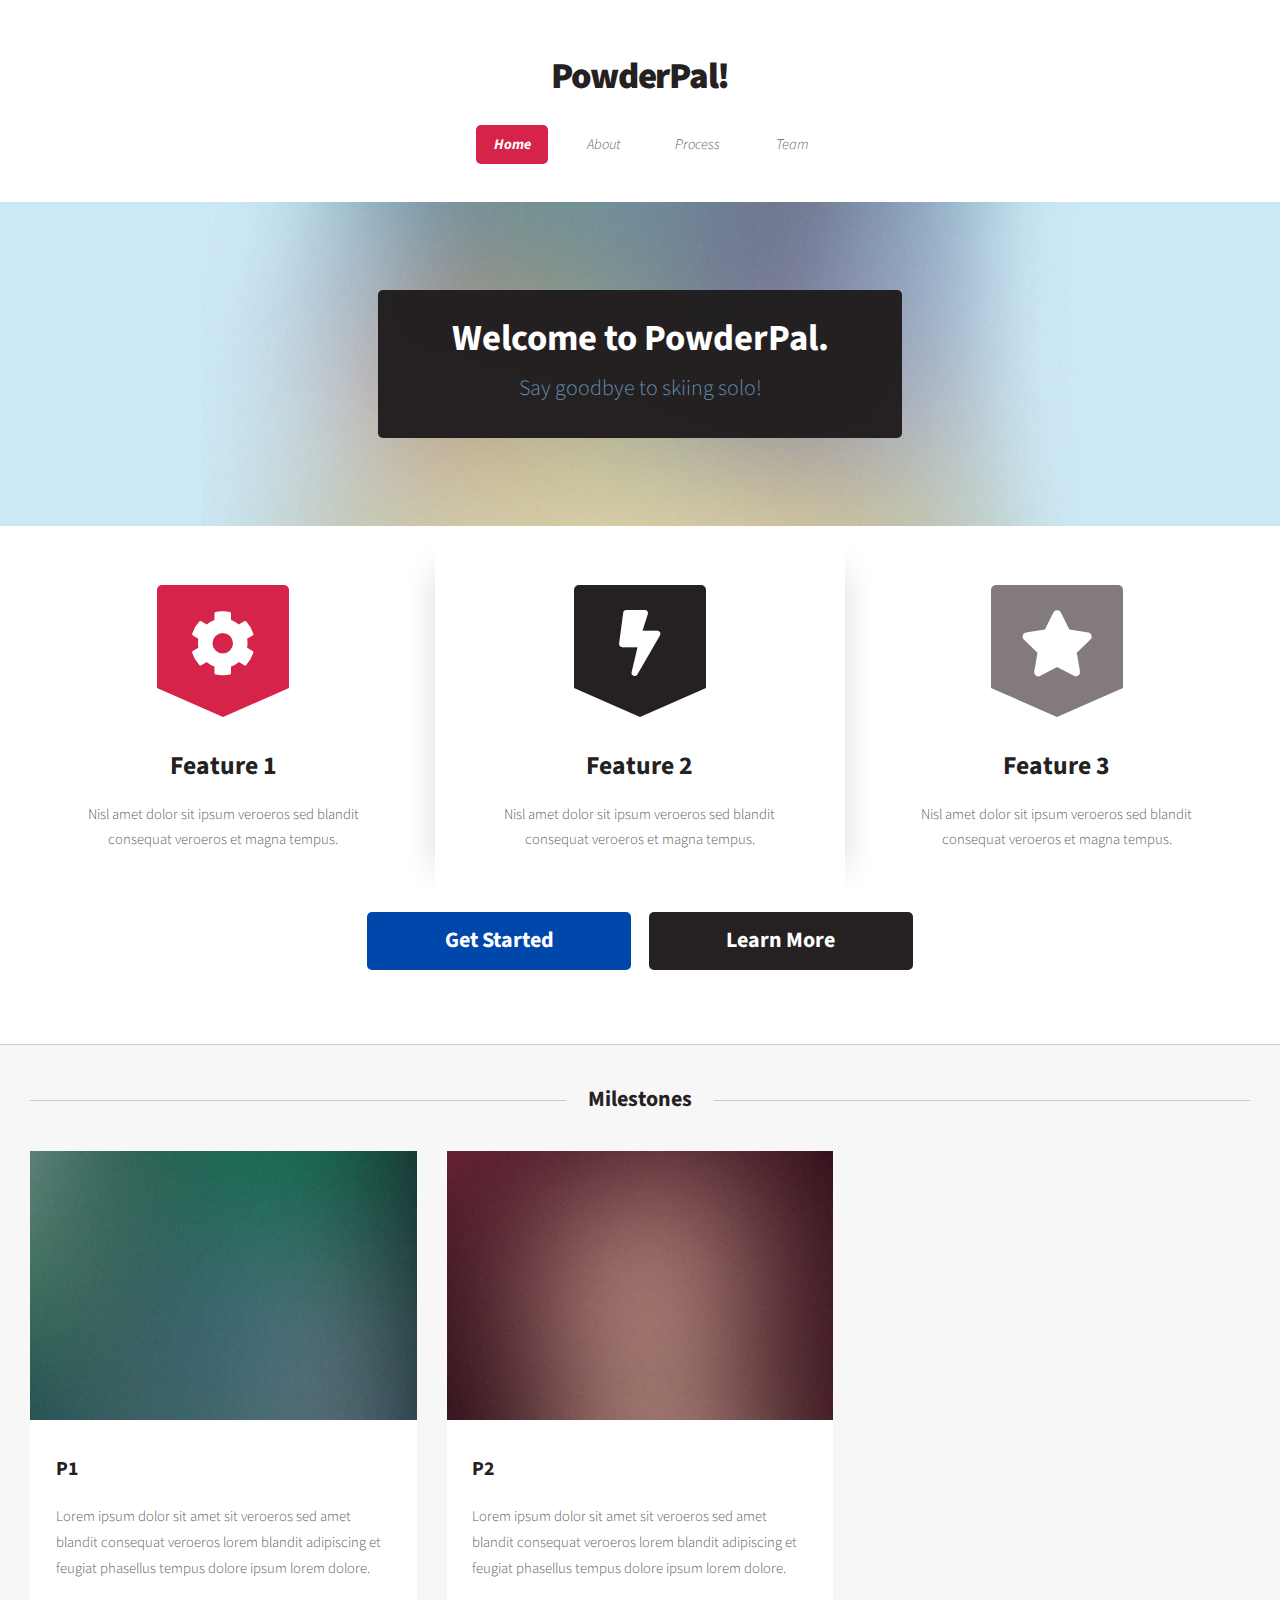
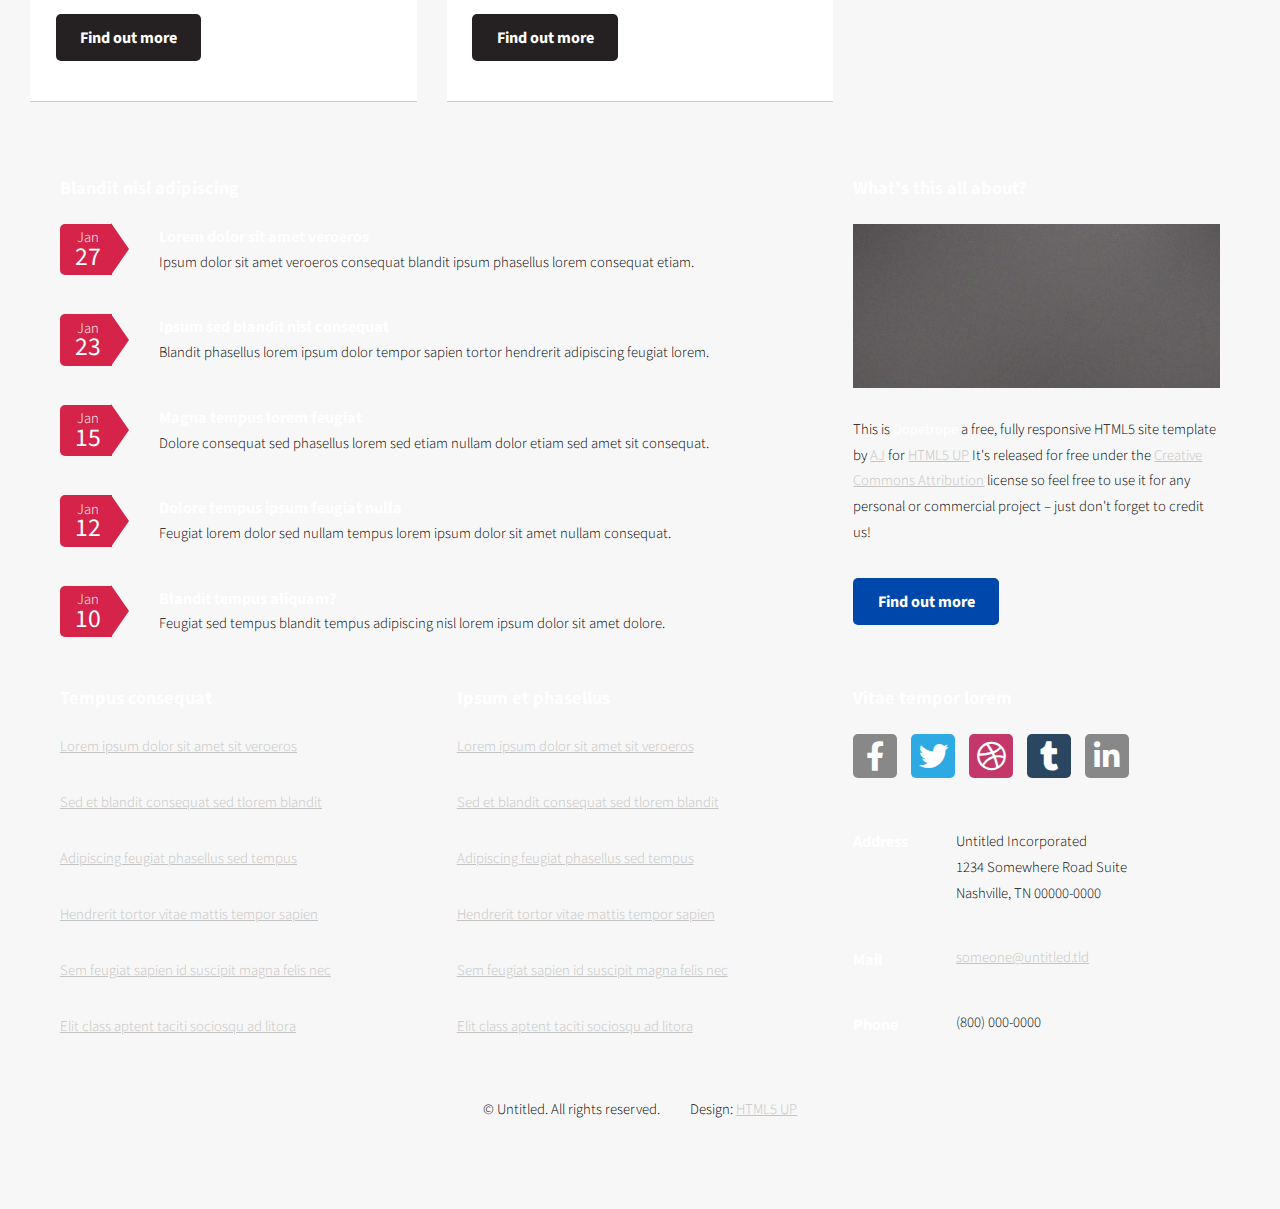
==== index.html @ 42888a04 "initial commit, all files added" ====
<!DOCTYPE HTML>
<!--
	Dopetrope by HTML5 UP
	html5up.net | @ajlkn
	Free for personal and commercial use under the CCA 3.0 license (html5up.net/license)
-->
<html>
	<head>
		<title>PowderPal</title>
		<meta charset="utf-8" />
		<meta name="viewport" content="width=device-width, initial-scale=1, user-scalable=no" />
		<link rel="stylesheet" href="assets/css/main.css" />
	</head>
	<body class="homepage is-preload">
		<div id="page-wrapper">

			<!-- Header -->
				<section id="header">

					<!-- Logo -->
						<h1><a href="index.html">PowderPal!</a></h1>

					<!-- Nav -->
						<nav id="nav">
							<ul>
								<li class="current"><a href="index.html">Home</a></li>
								<li><a href="#">About</a></li>
								<li><a href="#">Process</a></li>
								<li><a href="#">Team</a></li>
							</ul>
						</nav>

					<!-- Banner -->
						<section id="banner">
							<header>
								<h2>Welcome to PowderPal.</h2>
								<p>Say goodbye to skiing solo!</p>
							</header>
						</section>

					<!-- Intro -->
						<section id="intro" class="container">
							<div class="row">
								<div class="col-4 col-12-medium">
									<section class="first">
										<i class="icon solid featured fa-cog"></i>
										<header>
											<h2>Feature 1</h2>
										</header>
										<p>Nisl amet dolor sit ipsum veroeros sed blandit consequat veroeros et magna tempus.</p>
									</section>
								</div>
								<div class="col-4 col-12-medium">
									<section class="middle">
										<i class="icon solid featured alt fa-bolt"></i>
										<header>
											<h2>Feature 2</h2>
										</header>
										<p>Nisl amet dolor sit ipsum veroeros sed blandit consequat veroeros et magna tempus.</p>
									</section>
								</div>
								<div class="col-4 col-12-medium">
									<section class="last">
										<i class="icon solid featured alt2 fa-star"></i>
										<header>
											<h2>Feature 3</h2>
										</header>
										<p>Nisl amet dolor sit ipsum veroeros sed blandit consequat veroeros et magna tempus.</p>
									</section>
								</div>
							</div>
							<footer>
								<ul class="actions">
									<li><a href="#" class="button large">Get Started</a></li>
									<li><a href="#" class="button alt large">Learn More</a></li>
								</ul>
							</footer>
						</section>

				</section>

			<!-- Main -->
				<section id="main">
					<div class="container">
						<div class="row">
							<div class="col-12">

								<!-- Portfolio -->
									<section>
										<header class="major">
											<h2>Milestones</h2>
										</header>
										<div class="row">
											<div class="col-4 col-6-medium col-12-small">
												<section class="box">
													<a href="#" class="image featured"><img src="images/pic02.jpg" alt="" /></a>
													<header>
														<h3>P1</h3>
													</header>
													<p>Lorem ipsum dolor sit amet sit veroeros sed amet blandit consequat veroeros lorem blandit adipiscing et feugiat phasellus tempus dolore ipsum lorem dolore.</p>
													<footer>
														<ul class="actions">
															<li><a href="#" class="button alt">Find out more</a></li>
														</ul>
													</footer>
												</section>
											</div>
											<div class="col-4 col-6-medium col-12-small">
												<section class="box">
													<a href="#" class="image featured"><img src="images/pic03.jpg" alt="" /></a>
													<header>
														<h3>P2</h3>
													</header>
													<p>Lorem ipsum dolor sit amet sit veroeros sed amet blandit consequat veroeros lorem blandit adipiscing et feugiat phasellus tempus dolore ipsum lorem dolore.</p>
													<footer>
														<ul class="actions">
															<li><a href="#" class="button alt">Find out more</a></li>
														</ul>
													</footer>
												</section>
											</div>
											<!-- <div class="col-4 col-6-medium col-12-small">
												<section class="box">
													<a href="#" class="image featured"><img src="images/pic04.jpg" alt="" /></a>
													<header>
														<h3>Consequat et tempus</h3>
													</header>
													<p>Lorem ipsum dolor sit amet sit veroeros sed amet blandit consequat veroeros lorem blandit adipiscing et feugiat phasellus tempus dolore ipsum lorem dolore.</p>
													<footer>
														<ul class="actions">
															<li><a href="#" class="button alt">Find out more</a></li>
														</ul>
													</footer>
												</section>
											</div> -->
											<!-- <div class="col-4 col-6-medium col-12-small">
												<section class="box">
													<a href="#" class="image featured"><img src="images/pic05.jpg" alt="" /></a>
													<header>
														<h3>Blandit sed adipiscing</h3>
													</header>
													<p>Lorem ipsum dolor sit amet sit veroeros sed amet blandit consequat veroeros lorem blandit adipiscing et feugiat phasellus tempus dolore ipsum lorem dolore.</p>
													<footer>
														<ul class="actions">
															<li><a href="#" class="button alt">Find out more</a></li>
														</ul>
													</footer>
												</section>
											</div> -->
											<!-- <div class="col-4 col-6-medium col-12-small">
												<section class="box">
													<a href="#" class="image featured"><img src="images/pic06.jpg" alt="" /></a>
													<header>
														<h3>Etiam nisl consequat</h3>
													</header>
													<p>Lorem ipsum dolor sit amet sit veroeros sed amet blandit consequat veroeros lorem blandit adipiscing et feugiat phasellus tempus dolore ipsum lorem dolore.</p>
													<footer>
														<ul class="actions">
															<li><a href="#" class="button alt">Find out more</a></li>
														</ul>
													</footer>
												</section>
											</div> -->
											<!-- <div class="col-4 col-6-medium col-12-small">
												<section class="box">
													<a href="#" class="image featured"><img src="images/pic07.jpg" alt="" /></a>
													<header>
														<h3>Dolore nisl feugiat</h3>
													</header>
													<p>Lorem ipsum dolor sit amet sit veroeros sed amet blandit consequat veroeros lorem blandit adipiscing et feugiat phasellus tempus dolore ipsum lorem dolore.</p>
													<footer>
														<ul class="actions">
															<li><a href="#" class="button alt">Find out more</a></li>
														</ul>
													</footer>
												</section>
											</div> -->
										</div>
									</section>

							</div>
							<div class="col-12">


			<!-- Footer -->
				<section id="footer">
					<div class="container">
						<div class="row">
							<div class="col-8 col-12-medium">
								<section>
									<header>
										<h2>Blandit nisl adipiscing</h2>
									</header>
									<ul class="dates">
										<li>
											<span class="date">Jan <strong>27</strong></span>
											<h3><a href="#">Lorem dolor sit amet veroeros</a></h3>
											<p>Ipsum dolor sit amet veroeros consequat blandit ipsum phasellus lorem consequat etiam.</p>
										</li>
										<li>
											<span class="date">Jan <strong>23</strong></span>
											<h3><a href="#">Ipsum sed blandit nisl consequat</a></h3>
											<p>Blandit phasellus lorem ipsum dolor tempor sapien tortor hendrerit adipiscing feugiat lorem.</p>
										</li>
										<li>
											<span class="date">Jan <strong>15</strong></span>
											<h3><a href="#">Magna tempus lorem feugiat</a></h3>
											<p>Dolore consequat sed phasellus lorem sed etiam nullam dolor etiam sed amet sit consequat.</p>
										</li>
										<li>
											<span class="date">Jan <strong>12</strong></span>
											<h3><a href="#">Dolore tempus ipsum feugiat nulla</a></h3>
											<p>Feugiat lorem dolor sed nullam tempus lorem ipsum dolor sit amet nullam consequat.</p>
										</li>
										<li>
											<span class="date">Jan <strong>10</strong></span>
											<h3><a href="#">Blandit tempus aliquam?</a></h3>
											<p>Feugiat sed tempus blandit tempus adipiscing nisl lorem ipsum dolor sit amet dolore.</p>
										</li>
									</ul>
								</section>
							</div>
							<div class="col-4 col-12-medium">
								<section>
									<header>
										<h2>What's this all about?</h2>
									</header>
									<a href="#" class="image featured"><img src="images/pic10.jpg" alt="" /></a>
									<p>
										This is <strong>Dopetrope</strong> a free, fully responsive HTML5 site template by
										<a href="http://twitter.com/ajlkn">AJ</a> for <a href="http://html5up.net/">HTML5 UP</a> It's released for free under
										the <a href="http://html5up.net/license/">Creative Commons Attribution</a> license so feel free to use it for any personal or commercial project &ndash; just don't forget to credit us!
									</p>
									<footer>
										<ul class="actions">
											<li><a href="#" class="button">Find out more</a></li>
										</ul>
									</footer>
								</section>
							</div>
							<div class="col-4 col-6-medium col-12-small">
								<section>
									<header>
										<h2>Tempus consequat</h2>
									</header>
									<ul class="divided">
										<li><a href="#">Lorem ipsum dolor sit amet sit veroeros</a></li>
										<li><a href="#">Sed et blandit consequat sed tlorem blandit</a></li>
										<li><a href="#">Adipiscing feugiat phasellus sed tempus</a></li>
										<li><a href="#">Hendrerit tortor vitae mattis tempor sapien</a></li>
										<li><a href="#">Sem feugiat sapien id suscipit magna felis nec</a></li>
										<li><a href="#">Elit class aptent taciti sociosqu ad litora</a></li>
									</ul>
								</section>
							</div>
							<div class="col-4 col-6-medium col-12-small">
								<section>
									<header>
										<h2>Ipsum et phasellus</h2>
									</header>
									<ul class="divided">
										<li><a href="#">Lorem ipsum dolor sit amet sit veroeros</a></li>
										<li><a href="#">Sed et blandit consequat sed tlorem blandit</a></li>
										<li><a href="#">Adipiscing feugiat phasellus sed tempus</a></li>
										<li><a href="#">Hendrerit tortor vitae mattis tempor sapien</a></li>
										<li><a href="#">Sem feugiat sapien id suscipit magna felis nec</a></li>
										<li><a href="#">Elit class aptent taciti sociosqu ad litora</a></li>
									</ul>
								</section>
							</div>
							<div class="col-4 col-12-medium">
								<section>
									<header>
										<h2>Vitae tempor lorem</h2>
									</header>
									<ul class="social">
										<li><a class="icon brands fa-facebook-f" href="#"><span class="label">Facebook</span></a></li>
										<li><a class="icon brands fa-twitter" href="#"><span class="label">Twitter</span></a></li>
										<li><a class="icon brands fa-dribbble" href="#"><span class="label">Dribbble</span></a></li>
										<li><a class="icon brands fa-tumblr" href="#"><span class="label">Tumblr</span></a></li>
										<li><a class="icon brands fa-linkedin-in" href="#"><span class="label">LinkedIn</span></a></li>
									</ul>
									<ul class="contact">
										<li>
											<h3>Address</h3>
											<p>
												Untitled Incorporated<br />
												1234 Somewhere Road Suite<br />
												Nashville, TN 00000-0000
											</p>
										</li>
										<li>
											<h3>Mail</h3>
											<p><a href="#">someone@untitled.tld</a></p>
										</li>
										<li>
											<h3>Phone</h3>
											<p>(800) 000-0000</p>
										</li>
									</ul>
								</section>
							</div>
							<div class="col-12">

								<!-- Copyright -->
									<div id="copyright">
										<ul class="links">
											<li>&copy; Untitled. All rights reserved.</li><li>Design: <a href="http://html5up.net">HTML5 UP</a></li>
										</ul>
									</div>

							</div>
						</div>
					</div>
				</section>

		</div>

		<!-- Scripts -->
			<script src="assets/js/jquery.min.js"></script>
			<script src="assets/js/jquery.dropotron.min.js"></script>
			<script src="assets/js/browser.min.js"></script>
			<script src="assets/js/breakpoints.min.js"></script>
			<script src="assets/js/util.js"></script>
			<script src="assets/js/main.js"></script>

	</body>
</html>
---- assets/css/main.css ----
@import url("fontawesome-all.min.css");
@import url("https://fonts.googleapis.com/css?family=Source+Sans+Pro:300,400,700,900,300italic");

/*
	Dopetrope by HTML5 UP
	html5up.net | @ajlkn
	Free for personal and commercial use under the CCA 3.0 license (html5up.net/license)
*/

html, body, div, span, applet, object,
iframe, h1, h2, h3, h4, h5, h6, p, blockquote,
pre, a, abbr, acronym, address, big, cite,
code, del, dfn, em, img, ins, kbd, q, s, samp,
small, strike, strong, sub, sup, tt, var, b,
u, i, center, dl, dt, dd, ol, ul, li, fieldset,
form, label, legend, table, caption, tbody,
tfoot, thead, tr, th, td, article, aside,
canvas, details, embed, figure, figcaption,
footer, header, hgroup, menu, nav, output, ruby,
section, summary, time, mark, audio, video {
	margin: 0;
	padding: 0;
	border: 0;
	font-size: 100%;
	font: inherit;
	vertical-align: baseline;}

article, aside, details, figcaption, figure,
footer, header, hgroup, menu, nav, section {
	display: block;}

body {
	line-height: 1;
}

ol, ul {
	list-style: none;
}

blockquote, q {
	quotes: none;
}

	blockquote:before, blockquote:after, q:before, q:after {
		content: '';
		content: none;
	}

table {
	border-collapse: collapse;
	border-spacing: 0;
}

body {
	-webkit-text-size-adjust: none;
}

mark {
	background-color: transparent;
	color: inherit;
}

input::-moz-focus-inner {
	border: 0;
	padding: 0;
}

input, select, textarea {
	-moz-appearance: none;
	-webkit-appearance: none;
	-ms-appearance: none;
	appearance: none;
}

/* Basic */

	html {
		box-sizing: border-box;
	}

	*, *:before, *:after {
		box-sizing: inherit;
	}

	body {
		background: #252122;
		background-image: url("images/bg02.png");
	}

		body.is-preload *, body.is-preload *:before, body.is-preload *:after {
			-moz-animation: none !important;
			-webkit-animation: none !important;
			-ms-animation: none !important;
			animation: none !important;
			-moz-transition: none !important;
			-webkit-transition: none !important;
			-ms-transition: none !important;
			transition: none !important;
		}

	body, input, textarea, select {
		font-family: 'Source Sans Pro';
		font-weight: 300;
		color: #5d5d5d;
		font-size: 14pt;
		line-height: 1.75em;
	}

	strong, b {
		color: #252122;
		font-weight: 400;
	}

	i, em {
		font-style: italic;
	}

	sub {
		position: relative;
		top: 0.5em;
		font-size: 0.8em;
	}

	sup {
		position: relative;
		top: -0.5em;
		font-size: 0.8em;
	}

	blockquote {
		border-left: solid 0.75em #dddddd;
		padding: 1em 0 1em 1.5em;
		font-style: italic;
	}

	h1, h2, h3, h4, h5, h6 {
		color: #252122;
		font-weight: 700;
	}

	h1 a, h2 a, h3 a, h4 a, h5 a, h6 a {
		color: inherit;
		text-decoration: none;
	}

	h2 {
		font-size: 1.5em;
	}

	h3 {
		font-size: 1.35em;
	}

	a {
		color: #d52349;
		text-decoration: underline;
	}

		a:hover {
			text-decoration: none;
		}

	br.clear {
		clear: both;
	}

	hr {
		border: 0;
		border-top: solid 1px #dddddd;
		height: 1px;
		margin: 2em 0 2em 0;
	}

	p, ul, ol, dl, table {
		margin-bottom: 2em;
	}

/* Container */

	.container {
		margin: 0 auto;
		max-width: 100%;
		width: 70em;
	}

		@media screen and (max-width: 1680px) {

			.container {
				width: 70em;
			}

		}

		@media screen and (max-width: 1280px) {

			.container {
				width: calc(100% - 60px);
			}

		}

		@media screen and (max-width: 980px) {

			.container {
				width: calc(100% - 80px);
			}

		}

		@media screen and (max-width: 736px) {

			.container {
				width: calc(100% - 40px);
			}

		}

/* Row */

	.row {
		display: flex;
		flex-wrap: wrap;
		box-sizing: border-box;
		align-items: stretch;
	}

		.row > * {
			box-sizing: border-box;
		}

		.row.gtr-uniform > * > :last-child {
			margin-bottom: 0;
		}

		.row.aln-left {
			justify-content: flex-start;
		}

		.row.aln-center {
			justify-content: center;
		}

		.row.aln-right {
			justify-content: flex-end;
		}

		.row.aln-top {
			align-items: flex-start;
		}

		.row.aln-middle {
			align-items: center;
		}

		.row.aln-bottom {
			align-items: flex-end;
		}

		.row > .imp {
			order: -1;
		}

		.row > .col-1 {
			width: 8.33333%;
		}

		.row > .off-1 {
			margin-left: 8.33333%;
		}

		.row > .col-2 {
			width: 16.66667%;
		}

		.row > .off-2 {
			margin-left: 16.66667%;
		}

		.row > .col-3 {
			width: 25%;
		}

		.row > .off-3 {
			margin-left: 25%;
		}

		.row > .col-4 {
			width: 33.33333%;
		}

		.row > .off-4 {
			margin-left: 33.33333%;
		}

		.row > .col-5 {
			width: 41.66667%;
		}

		.row > .off-5 {
			margin-left: 41.66667%;
		}

		.row > .col-6 {
			width: 50%;
		}

		.row > .off-6 {
			margin-left: 50%;
		}

		.row > .col-7 {
			width: 58.33333%;
		}

		.row > .off-7 {
			margin-left: 58.33333%;
		}

		.row > .col-8 {
			width: 66.66667%;
		}

		.row > .off-8 {
			margin-left: 66.66667%;
		}

		.row > .col-9 {
			width: 75%;
		}

		.row > .off-9 {
			margin-left: 75%;
		}

		.row > .col-10 {
			width: 83.33333%;
		}

		.row > .off-10 {
			margin-left: 83.33333%;
		}

		.row > .col-11 {
			width: 91.66667%;
		}

		.row > .off-11 {
			margin-left: 91.66667%;
		}

		.row > .col-12 {
			width: 100%;
		}

		.row > .off-12 {
			margin-left: 100%;
		}

		.row.gtr-0 {
			margin-top: 0px;
			margin-left: 0px;
		}

			.row.gtr-0 > * {
				padding: 0px 0 0 0px;
			}

			.row.gtr-0.gtr-uniform {
				margin-top: 0px;
			}

				.row.gtr-0.gtr-uniform > * {
					padding-top: 0px;
				}

		.row.gtr-25 {
			margin-top: -12.5px;
			margin-left: -12.5px;
		}

			.row.gtr-25 > * {
				padding: 12.5px 0 0 12.5px;
			}

			.row.gtr-25.gtr-uniform {
				margin-top: -12.5px;
			}

				.row.gtr-25.gtr-uniform > * {
					padding-top: 12.5px;
				}

		.row.gtr-50 {
			margin-top: -25px;
			margin-left: -25px;
		}

			.row.gtr-50 > * {
				padding: 25px 0 0 25px;
			}

			.row.gtr-50.gtr-uniform {
				margin-top: -25px;
			}

				.row.gtr-50.gtr-uniform > * {
					padding-top: 25px;
				}

		.row {
			margin-top: -50px;
			margin-left: -50px;
		}

			.row > * {
				padding: 50px 0 0 50px;
			}

			.row.gtr-uniform {
				margin-top: -50px;
			}

				.row.gtr-uniform > * {
					padding-top: 50px;
				}

		.row.gtr-150 {
			margin-top: -75px;
			margin-left: -75px;
		}

			.row.gtr-150 > * {
				padding: 75px 0 0 75px;
			}

			.row.gtr-150.gtr-uniform {
				margin-top: -75px;
			}

				.row.gtr-150.gtr-uniform > * {
					padding-top: 75px;
				}

		.row.gtr-200 {
			margin-top: -100px;
			margin-left: -100px;
		}

			.row.gtr-200 > * {
				padding: 100px 0 0 100px;
			}

			.row.gtr-200.gtr-uniform {
				margin-top: -100px;
			}

				.row.gtr-200.gtr-uniform > * {
					padding-top: 100px;
				}

		@media screen and (max-width: 1680px) {

			.row {
				display: flex;
				flex-wrap: wrap;
				box-sizing: border-box;
				align-items: stretch;
			}

				.row > * {
					box-sizing: border-box;
				}

				.row.gtr-uniform > * > :last-child {
					margin-bottom: 0;
				}

				.row.aln-left {
					justify-content: flex-start;
				}

				.row.aln-center {
					justify-content: center;
				}

				.row.aln-right {
					justify-content: flex-end;
				}

				.row.aln-top {
					align-items: flex-start;
				}

				.row.aln-middle {
					align-items: center;
				}

				.row.aln-bottom {
					align-items: flex-end;
				}

				.row > .imp-xlarge {
					order: -1;
				}

				.row > .col-1-xlarge {
					width: 8.33333%;
				}

				.row > .off-1-xlarge {
					margin-left: 8.33333%;
				}

				.row > .col-2-xlarge {
					width: 16.66667%;
				}

				.row > .off-2-xlarge {
					margin-left: 16.66667%;
				}

				.row > .col-3-xlarge {
					width: 25%;
				}

				.row > .off-3-xlarge {
					margin-left: 25%;
				}

				.row > .col-4-xlarge {
					width: 33.33333%;
				}

				.row > .off-4-xlarge {
					margin-left: 33.33333%;
				}

				.row > .col-5-xlarge {
					width: 41.66667%;
				}

				.row > .off-5-xlarge {
					margin-left: 41.66667%;
				}

				.row > .col-6-xlarge {
					width: 50%;
				}

				.row > .off-6-xlarge {
					margin-left: 50%;
				}

				.row > .col-7-xlarge {
					width: 58.33333%;
				}

				.row > .off-7-xlarge {
					margin-left: 58.33333%;
				}

				.row > .col-8-xlarge {
					width: 66.66667%;
				}

				.row > .off-8-xlarge {
					margin-left: 66.66667%;
				}

				.row > .col-9-xlarge {
					width: 75%;
				}

				.row > .off-9-xlarge {
					margin-left: 75%;
				}

				.row > .col-10-xlarge {
					width: 83.33333%;
				}

				.row > .off-10-xlarge {
					margin-left: 83.33333%;
				}

				.row > .col-11-xlarge {
					width: 91.66667%;
				}

				.row > .off-11-xlarge {
					margin-left: 91.66667%;
				}

				.row > .col-12-xlarge {
					width: 100%;
				}

				.row > .off-12-xlarge {
					margin-left: 100%;
				}

				.row.gtr-0 {
					margin-top: 0px;
					margin-left: 0px;
				}

					.row.gtr-0 > * {
						padding: 0px 0 0 0px;
					}

					.row.gtr-0.gtr-uniform {
						margin-top: 0px;
					}

						.row.gtr-0.gtr-uniform > * {
							padding-top: 0px;
						}

				.row.gtr-25 {
					margin-top: -12.5px;
					margin-left: -12.5px;
				}

					.row.gtr-25 > * {
						padding: 12.5px 0 0 12.5px;
					}

					.row.gtr-25.gtr-uniform {
						margin-top: -12.5px;
					}

						.row.gtr-25.gtr-uniform > * {
							padding-top: 12.5px;
						}

				.row.gtr-50 {
					margin-top: -25px;
					margin-left: -25px;
				}

					.row.gtr-50 > * {
						padding: 25px 0 0 25px;
					}

					.row.gtr-50.gtr-uniform {
						margin-top: -25px;
					}

						.row.gtr-50.gtr-uniform > * {
							padding-top: 25px;
						}

				.row {
					margin-top: -50px;
					margin-left: -50px;
				}

					.row > * {
						padding: 50px 0 0 50px;
					}

					.row.gtr-uniform {
						margin-top: -50px;
					}

						.row.gtr-uniform > * {
							padding-top: 50px;
						}

				.row.gtr-150 {
					margin-top: -75px;
					margin-left: -75px;
				}

					.row.gtr-150 > * {
						padding: 75px 0 0 75px;
					}

					.row.gtr-150.gtr-uniform {
						margin-top: -75px;
					}

						.row.gtr-150.gtr-uniform > * {
							padding-top: 75px;
						}

				.row.gtr-200 {
					margin-top: -100px;
					margin-left: -100px;
				}

					.row.gtr-200 > * {
						padding: 100px 0 0 100px;
					}

					.row.gtr-200.gtr-uniform {
						margin-top: -100px;
					}

						.row.gtr-200.gtr-uniform > * {
							padding-top: 100px;
						}

		}

		@media screen and (max-width: 1280px) {

			.row {
				display: flex;
				flex-wrap: wrap;
				box-sizing: border-box;
				align-items: stretch;
			}

				.row > * {
					box-sizing: border-box;
				}

				.row.gtr-uniform > * > :last-child {
					margin-bottom: 0;
				}

				.row.aln-left {
					justify-content: flex-start;
				}

				.row.aln-center {
					justify-content: center;
				}

				.row.aln-right {
					justify-content: flex-end;
				}

				.row.aln-top {
					align-items: flex-start;
				}

				.row.aln-middle {
					align-items: center;
				}

				.row.aln-bottom {
					align-items: flex-end;
				}

				.row > .imp-large {
					order: -1;
				}

				.row > .col-1-large {
					width: 8.33333%;
				}

				.row > .off-1-large {
					margin-left: 8.33333%;
				}

				.row > .col-2-large {
					width: 16.66667%;
				}

				.row > .off-2-large {
					margin-left: 16.66667%;
				}

				.row > .col-3-large {
					width: 25%;
				}

				.row > .off-3-large {
					margin-left: 25%;
				}

				.row > .col-4-large {
					width: 33.33333%;
				}

				.row > .off-4-large {
					margin-left: 33.33333%;
				}

				.row > .col-5-large {
					width: 41.66667%;
				}

				.row > .off-5-large {
					margin-left: 41.66667%;
				}

				.row > .col-6-large {
					width: 50%;
				}

				.row > .off-6-large {
					margin-left: 50%;
				}

				.row > .col-7-large {
					width: 58.33333%;
				}

				.row > .off-7-large {
					margin-left: 58.33333%;
				}

				.row > .col-8-large {
					width: 66.66667%;
				}

				.row > .off-8-large {
					margin-left: 66.66667%;
				}

				.row > .col-9-large {
					width: 75%;
				}

				.row > .off-9-large {
					margin-left: 75%;
				}

				.row > .col-10-large {
					width: 83.33333%;
				}

				.row > .off-10-large {
					margin-left: 83.33333%;
				}

				.row > .col-11-large {
					width: 91.66667%;
				}

				.row > .off-11-large {
					margin-left: 91.66667%;
				}

				.row > .col-12-large {
					width: 100%;
				}

				.row > .off-12-large {
					margin-left: 100%;
				}

				.row.gtr-0 {
					margin-top: 0px;
					margin-left: 0px;
				}

					.row.gtr-0 > * {
						padding: 0px 0 0 0px;
					}

					.row.gtr-0.gtr-uniform {
						margin-top: 0px;
					}

						.row.gtr-0.gtr-uniform > * {
							padding-top: 0px;
						}

				.row.gtr-25 {
					margin-top: -7.5px;
					margin-left: -7.5px;
				}

					.row.gtr-25 > * {
						padding: 7.5px 0 0 7.5px;
					}

					.row.gtr-25.gtr-uniform {
						margin-top: -7.5px;
					}

						.row.gtr-25.gtr-uniform > * {
							padding-top: 7.5px;
						}

				.row.gtr-50 {
					margin-top: -15px;
					margin-left: -15px;
				}

					.row.gtr-50 > * {
						padding: 15px 0 0 15px;
					}

					.row.gtr-50.gtr-uniform {
						margin-top: -15px;
					}

						.row.gtr-50.gtr-uniform > * {
							padding-top: 15px;
						}

				.row {
					margin-top: -30px;
					margin-left: -30px;
				}

					.row > * {
						padding: 30px 0 0 30px;
					}

					.row.gtr-uniform {
						margin-top: -30px;
					}

						.row.gtr-uniform > * {
							padding-top: 30px;
						}

				.row.gtr-150 {
					margin-top: -45px;
					margin-left: -45px;
				}

					.row.gtr-150 > * {
						padding: 45px 0 0 45px;
					}

					.row.gtr-150.gtr-uniform {
						margin-top: -45px;
					}

						.row.gtr-150.gtr-uniform > * {
							padding-top: 45px;
						}

				.row.gtr-200 {
					margin-top: -60px;
					margin-left: -60px;
				}

					.row.gtr-200 > * {
						padding: 60px 0 0 60px;
					}

					.row.gtr-200.gtr-uniform {
						margin-top: -60px;
					}

						.row.gtr-200.gtr-uniform > * {
							padding-top: 60px;
						}

		}

		@media screen and (max-width: 980px) {

			.row {
				display: flex;
				flex-wrap: wrap;
				box-sizing: border-box;
				align-items: stretch;
			}

				.row > * {
					box-sizing: border-box;
				}

				.row.gtr-uniform > * > :last-child {
					margin-bottom: 0;
				}

				.row.aln-left {
					justify-content: flex-start;
				}

				.row.aln-center {
					justify-content: center;
				}

				.row.aln-right {
					justify-content: flex-end;
				}

				.row.aln-top {
					align-items: flex-start;
				}

				.row.aln-middle {
					align-items: center;
				}

				.row.aln-bottom {
					align-items: flex-end;
				}

				.row > .imp-medium {
					order: -1;
				}

				.row > .col-1-medium {
					width: 8.33333%;
				}

				.row > .off-1-medium {
					margin-left: 8.33333%;
				}

				.row > .col-2-medium {
					width: 16.66667%;
				}

				.row > .off-2-medium {
					margin-left: 16.66667%;
				}

				.row > .col-3-medium {
					width: 25%;
				}

				.row > .off-3-medium {
					margin-left: 25%;
				}

				.row > .col-4-medium {
					width: 33.33333%;
				}

				.row > .off-4-medium {
					margin-left: 33.33333%;
				}

				.row > .col-5-medium {
					width: 41.66667%;
				}

				.row > .off-5-medium {
					margin-left: 41.66667%;
				}

				.row > .col-6-medium {
					width: 50%;
				}

				.row > .off-6-medium {
					margin-left: 50%;
				}

				.row > .col-7-medium {
					width: 58.33333%;
				}

				.row > .off-7-medium {
					margin-left: 58.33333%;
				}

				.row > .col-8-medium {
					width: 66.66667%;
				}

				.row > .off-8-medium {
					margin-left: 66.66667%;
				}

				.row > .col-9-medium {
					width: 75%;
				}

				.row > .off-9-medium {
					margin-left: 75%;
				}

				.row > .col-10-medium {
					width: 83.33333%;
				}

				.row > .off-10-medium {
					margin-left: 83.33333%;
				}

				.row > .col-11-medium {
					width: 91.66667%;
				}

				.row > .off-11-medium {
					margin-left: 91.66667%;
				}

				.row > .col-12-medium {
					width: 100%;
				}

				.row > .off-12-medium {
					margin-left: 100%;
				}

				.row.gtr-0 {
					margin-top: 0px;
					margin-left: 0px;
				}

					.row.gtr-0 > * {
						padding: 0px 0 0 0px;
					}

					.row.gtr-0.gtr-uniform {
						margin-top: 0px;
					}

						.row.gtr-0.gtr-uniform > * {
							padding-top: 0px;
						}

				.row.gtr-25 {
					margin-top: -10px;
					margin-left: -10px;
				}

					.row.gtr-25 > * {
						padding: 10px 0 0 10px;
					}

					.row.gtr-25.gtr-uniform {
						margin-top: -10px;
					}

						.row.gtr-25.gtr-uniform > * {
							padding-top: 10px;
						}

				.row.gtr-50 {
					margin-top: -20px;
					margin-left: -20px;
				}

					.row.gtr-50 > * {
						padding: 20px 0 0 20px;
					}

					.row.gtr-50.gtr-uniform {
						margin-top: -20px;
					}

						.row.gtr-50.gtr-uniform > * {
							padding-top: 20px;
						}

				.row {
					margin-top: -40px;
					margin-left: -40px;
				}

					.row > * {
						padding: 40px 0 0 40px;
					}

					.row.gtr-uniform {
						margin-top: -40px;
					}

						.row.gtr-uniform > * {
							padding-top: 40px;
						}

				.row.gtr-150 {
					margin-top: -60px;
					margin-left: -60px;
				}

					.row.gtr-150 > * {
						padding: 60px 0 0 60px;
					}

					.row.gtr-150.gtr-uniform {
						margin-top: -60px;
					}

						.row.gtr-150.gtr-uniform > * {
							padding-top: 60px;
						}

				.row.gtr-200 {
					margin-top: -80px;
					margin-left: -80px;
				}

					.row.gtr-200 > * {
						padding: 80px 0 0 80px;
					}

					.row.gtr-200.gtr-uniform {
						margin-top: -80px;
					}

						.row.gtr-200.gtr-uniform > * {
							padding-top: 80px;
						}

		}

		@media screen and (max-width: 736px) {

			.row {
				display: flex;
				flex-wrap: wrap;
				box-sizing: border-box;
				align-items: stretch;
			}

				.row > * {
					box-sizing: border-box;
				}

				.row.gtr-uniform > * > :last-child {
					margin-bottom: 0;
				}

				.row.aln-left {
					justify-content: flex-start;
				}

				.row.aln-center {
					justify-content: center;
				}

				.row.aln-right {
					justify-content: flex-end;
				}

				.row.aln-top {
					align-items: flex-start;
				}

				.row.aln-middle {
					align-items: center;
				}

				.row.aln-bottom {
					align-items: flex-end;
				}

				.row > .imp-small {
					order: -1;
				}

				.row > .col-1-small {
					width: 8.33333%;
				}

				.row > .off-1-small {
					margin-left: 8.33333%;
				}

				.row > .col-2-small {
					width: 16.66667%;
				}

				.row > .off-2-small {
					margin-left: 16.66667%;
				}

				.row > .col-3-small {
					width: 25%;
				}

				.row > .off-3-small {
					margin-left: 25%;
				}

				.row > .col-4-small {
					width: 33.33333%;
				}

				.row > .off-4-small {
					margin-left: 33.33333%;
				}

				.row > .col-5-small {
					width: 41.66667%;
				}

				.row > .off-5-small {
					margin-left: 41.66667%;
				}

				.row > .col-6-small {
					width: 50%;
				}

				.row > .off-6-small {
					margin-left: 50%;
				}

				.row > .col-7-small {
					width: 58.33333%;
				}

				.row > .off-7-small {
					margin-left: 58.33333%;
				}

				.row > .col-8-small {
					width: 66.66667%;
				}

				.row > .off-8-small {
					margin-left: 66.66667%;
				}

				.row > .col-9-small {
					width: 75%;
				}

				.row > .off-9-small {
					margin-left: 75%;
				}

				.row > .col-10-small {
					width: 83.33333%;
				}

				.row > .off-10-small {
					margin-left: 83.33333%;
				}

				.row > .col-11-small {
					width: 91.66667%;
				}

				.row > .off-11-small {
					margin-left: 91.66667%;
				}

				.row > .col-12-small {
					width: 100%;
				}

				.row > .off-12-small {
					margin-left: 100%;
				}

				.row.gtr-0 {
					margin-top: 0px;
					margin-left: 0px;
				}

					.row.gtr-0 > * {
						padding: 0px 0 0 0px;
					}

					.row.gtr-0.gtr-uniform {
						margin-top: 0px;
					}

						.row.gtr-0.gtr-uniform > * {
							padding-top: 0px;
						}

				.row.gtr-25 {
					margin-top: -5px;
					margin-left: -5px;
				}

					.row.gtr-25 > * {
						padding: 5px 0 0 5px;
					}

					.row.gtr-25.gtr-uniform {
						margin-top: -5px;
					}

						.row.gtr-25.gtr-uniform > * {
							padding-top: 5px;
						}

				.row.gtr-50 {
					margin-top: -10px;
					margin-left: -10px;
				}

					.row.gtr-50 > * {
						padding: 10px 0 0 10px;
					}

					.row.gtr-50.gtr-uniform {
						margin-top: -10px;
					}

						.row.gtr-50.gtr-uniform > * {
							padding-top: 10px;
						}

				.row {
					margin-top: -20px;
					margin-left: -20px;
				}

					.row > * {
						padding: 20px 0 0 20px;
					}

					.row.gtr-uniform {
						margin-top: -20px;
					}

						.row.gtr-uniform > * {
							padding-top: 20px;
						}

				.row.gtr-150 {
					margin-top: -30px;
					margin-left: -30px;
				}

					.row.gtr-150 > * {
						padding: 30px 0 0 30px;
					}

					.row.gtr-150.gtr-uniform {
						margin-top: -30px;
					}

						.row.gtr-150.gtr-uniform > * {
							padding-top: 30px;
						}

				.row.gtr-200 {
					margin-top: -40px;
					margin-left: -40px;
				}

					.row.gtr-200 > * {
						padding: 40px 0 0 40px;
					}

					.row.gtr-200.gtr-uniform {
						margin-top: -40px;
					}

						.row.gtr-200.gtr-uniform > * {
							padding-top: 40px;
						}

		}

/* Form */

	form label {
		display: block;
		color: #252122;
		font-weight: 400;
		margin: 0 0 0.5em 0;
	}

	form input[type=text],
	form input[type=email],
	form input[type=password],
	form select,
	form textarea {
		-webkit-appearance: none;
		display: block;
		border: 0;
		padding: 0.75em 1em;
		font-size: 1em;
		border-radius: 5px;
		border: solid 1px #dddddd;
		background: #fff;
		width: 100%;
	}

		form input[type=text]:focus,
		form input[type=email]:focus,
		form input[type=password]:focus,
		form select:focus,
		form textarea:focus {
			box-shadow: inset 0px 0px 1px 1px #43bff0;
		}

	form textarea {
		height: 15em;
	}

	form ::-webkit-input-placeholder {
		color: #555 !important;
	}

	form :-moz-placeholder {
		color: #555 !important;
	}

	form ::-moz-placeholder {
		color: #555 !important;
	}

	form :-ms-input-placeholder {
		color: #555 !important;
	}

	form ::-moz-focus-inner {
		border: 0;
	}

/* Tables */

	table {
		width: 100%;
	}

		table tr {
			border-top: solid 1px #dddddd;
		}

			table tr:first-child {
				border-top: 0;
			}

		table td {
			padding: 0.5em 1em 0.5em 1em;
		}

		table th {
			text-align: left;
			padding: 0.5em 1em 0.5em 1em;
			font-weight: 700;
			margin: 0 0 1em 0;
		}

		table thead {
			border-bottom: solid 2px #dddddd;
		}

/* Section/Article */

	section, article {
		margin-bottom: 2.5em;
	}

		section > :last-child, section:last-child, article > :last-child, article:last-child {
			margin-bottom: 0;
		}

	header {
		margin: 0 0 1.5em 0;
	}

		header > p {
			display: block;
			font-style: italic;
			margin: 0.5em 0 0 0;
			padding-bottom: 0.5em;
		}

		header.major {
			position: relative;
			text-align: center;
			border-top: solid 1px #ccc;
			top: 1em;
			margin: 0 0 3em 0;
		}

			header.major h2 {
				background: #fff;
				position: relative;
				top: -0.65em;
				display: inline;
				margin: 0;
				padding: 0 1em 0 1em;
			}

	footer {
		margin: 2.25em 0 0 0;
	}

/* Box */

	.box {
		background: #ffffff;
		border-bottom: solid 1px #ccc;
		padding: 2.75em 1.75em 2.75em 1.75em;
	}

		.box .image.featured {
			position: relative;
			width: auto;
			left: 1.75em;
			top: 1.75em;
			margin: -4.5em 0 4.25em -3.5em;
		}

		.box.post header {
			padding-top: 1em;
			margin: 0 0 2em 0;
		}

		.box.post h2 {
			font-size: 2.5em;
			letter-spacing: -0.015em;
		}

		.box.post header > p {
			margin-top: 1.25em;
			font-size: 1.25em;
		}

		.box footer ul.actions {
			margin-bottom: 0;
		}

/* Button */

	input[type="button"],
	input[type="submit"],
	input[type="reset"],
	button,
	.button {
		-webkit-appearance: none;
		display: inline-block;
		text-decoration: none;
		cursor: pointer;
		border: 0;
		border-radius: 5px;
		background: #0047ab;
		color: #fff !important;
		font-weight: 700;
		outline: 0;
		font-size: 1.1em;
		padding: 0.65em 1.5em 0.65em 1.5em;
		text-align: center;
		-moz-transition: background-color .25s ease-in-out;
		-webkit-transition: background-color .25s ease-in-out;
		-ms-transition: background-color .25s ease-in-out;
		transition: background-color .25s ease-in-out;
	}

		input[type="button"]:hover,
		input[type="submit"]:hover,
		input[type="reset"]:hover,
		button:hover,
		.button:hover {
			background: #e53359;
		}

		input[type="button"]:active,
		input[type="submit"]:active,
		input[type="reset"]:active,
		button:active,
		.button:active {
			background: #c51349;
		}

		input[type="button"].alt,
		input[type="submit"].alt,
		input[type="reset"].alt,
		button.alt,
		.button.alt {
			background: #252122;
		}

			input[type="button"].alt:hover,
			input[type="submit"].alt:hover,
			input[type="reset"].alt:hover,
			button.alt:hover,
			.button.alt:hover {
				background: #353132;
			}

			input[type="button"].alt:active,
			input[type="submit"].alt:active,
			input[type="reset"].alt:active,
			button.alt:active,
			.button.alt:active {
				background: #151112;
			}

		input[type="button"].icon:before,
		input[type="submit"].icon:before,
		input[type="reset"].icon:before,
		button.icon:before,
		.button.icon:before {
			opacity: 0.35;
			position: relative;
			top: 0.05em;
			margin-right: 0.75em;
		}

		input[type="button"].large,
		input[type="submit"].large,
		input[type="reset"].large,
		button.large,
		.button.large {
			font-size: 1.5em;
			padding: 0.75em 1.5em 0.75em 1.5em;
		}

/* Image */

	.image {
		display: inline-block;
		outline: 0;
	}

		.image img {
			display: block;
			width: 100%;
		}

		.image.centered {
			display: block;
			margin: 0 0 2em 0;
		}

			.image.centered img {
				margin: 0 auto;
				width: auto;
			}

		.image.featured {
			display: block;
			width: 100%;
			margin: 0 0 2em 0;
		}

		.image.left {
			float: left;
			margin: 0 2em 2em 0;
		}

/* List */

	ul {
		list-style: disc;
		padding-left: 1em;
	}

		ul li {
			padding-left: 0.5em;
		}

	ol {
		list-style: decimal;
		padding-left: 1.25em;
	}

		ol li {
			padding-left: 0.25em;
		}

/* Actions */

	ul.actions {
		list-style: none;
		padding-left: 0;
	}

		ul.actions li {
			display: inline-block;
			margin-left: 1em;
			padding-left: 0;
		}

			ul.actions li:first-child {
				margin-left: 0;
			}

/* Links */

	ul.links {
		list-style: none;
		padding-left: 0;
	}

		ul.links li {
			display: inline-block;
			border-left: solid 1px rgba(255, 255, 255, 0.05);
			padding: 0 0 0 1em;
			margin: 0 0 0 1em;
		}

			ul.links li:first-child {
				border-left: 0;
				padding-left: 0;
				margin-left: 0;
			}

/* Contact */

	ul.contact {
		list-style: none;
		padding-left: 0;
	}

		ul.contact li {
			position: relative;
			border-top: solid 1px #ddd;
			padding: 1.3em 0 1.3em 7em;
		}

			ul.contact li h3 {
				position: absolute;
				left: 0;
				top: 1.3em;
				font-size: 1.1em;
			}

			ul.contact li p {
				margin: 0;
			}

			ul.contact li:first-child {
				padding-top: 0;
				border-top: 0;
			}

				ul.contact li:first-child h3 {
					top: 0;
				}

/* Dates */

	ul.dates {
		list-style: none;
		padding-left: 0;
	}

		ul.dates li {
			position: relative;
			border-top: solid 1px #ddd;
			padding: 1.3em 0 1.3em 6.75em;
		}

		ul.dates .date {
			display: block;
			position: absolute;
			left: 0;
			top: 1.3em;
			background-color: #d52349;
			height: 3.5em;
			text-align: center;
			color: #fff;
			line-height: 1em;
			border-top-left-radius: 5px;
			border-bottom-left-radius: 5px;
			padding: 0.5em 0.75em 0 1em;
		}

			ul.dates .date:after {
				content: '';
				position: absolute;
				bottom: 0;
				right: -1.2em;
				border-left: solid 1.25em #d52349;
				border-top: solid 1.8em transparent;
				border-bottom: solid 1.8em transparent;
			}

			ul.dates .date strong {
				display: block;
				font-size: 1.75em;
				padding-top: 0.15em;
			}

		ul.dates h3 {
			font-size: 1.1em;
		}

		ul.dates p {
			margin: 0;
		}

		ul.dates li:first-child {
			border-top: 0;
			padding-top: 0;
		}

			ul.dates li:first-child .date {
				top: 0;
			}

/* Divided */

	ul.divided {
		list-style: none;
		padding-left: 0;
	}

		ul.divided li {
			border-top: solid 1px #ddd;
			padding: 1em 0 1em 0;
		}

			ul.divided li:first-child {
				border-top: 0;
				padding-top: 0;
			}

/* Social */

	ul.social {
		list-style: none;
		padding-left: 0;
		overflow: hidden;
		cursor: default;
		margin: 0 0 3.25em 0;
	}

		ul.social li {
			display: inline-block;
			padding-left: 0;
			margin-left: 0.75em;
		}

			ul.social li:first-child {
				margin-left: 0;
			}

			ul.social li a {
				display: inline-block;
				width: 3em;
				height: 3em;
				text-align: center;
				border-radius: 5px;
				background: #888;
				-moz-transition: background-color .25s ease-in-out;
				-webkit-transition: background-color .25s ease-in-out;
				-ms-transition: background-color .25s ease-in-out;
				transition: background-color .25s ease-in-out;
			}

				ul.social li a:before {
					color: #fff;
					font-size: 2em;
					line-height: 1.5em;
				}

				ul.social li a.fa-facebook {
					background: #3c5a98;
				}

					ul.social li a.fa-facebook:hover {
						background: #4c6aa8;
					}

				ul.social li a.fa-twitter {
					background: #2daae4;
				}

					ul.social li a.fa-twitter:hover {
						background: #3dbaf4;
					}

				ul.social li a.fa-dribbble {
					background: #c4376b;
				}

					ul.social li a.fa-dribbble:hover {
						background: #d4477b;
					}

				ul.social li a.fa-linkedin {
					background: #006599;
				}

					ul.social li a.fa-linkedin:hover {
						background: #1075a9;
					}

				ul.social li a.fa-tumblr {
					background: #2b4661;
				}

					ul.social li a.fa-tumblr:hover {
						background: #3b5671;
					}

				ul.social li a.fa-google-plus {
					background: #da2713;
				}

					ul.social li a.fa-google-plus:hover {
						background: #ea3723;
					}

/* Icons */

	.icon {
		text-decoration: none;
		position: relative;
		text-decoration: none;
	}

		.icon:before {
			-moz-osx-font-smoothing: grayscale;
			-webkit-font-smoothing: antialiased;
			display: inline-block;
			font-style: normal;
			font-variant: normal;
			text-rendering: auto;
			line-height: 1;
			text-transform: none !important;
			font-family: 'Font Awesome 5 Free';
			font-weight: 400;
		}

		.icon.solid:before {
			font-weight: 900;
		}

		.icon.brands:before {
			font-family: 'Font Awesome 5 Brands';
		}

		.icon:before {
			line-height: inherit;
		}

		.icon > .label {
			display: none;
		}

		.icon.featured {
			position: relative;
			display: inline-block;
			background-color: #d52349;
			width: 9em;
			padding: 1.75em 0 0.75em 0;
			border-top-left-radius: 5px;
			border-top-right-radius: 5px;
			margin: 0 0 4.5em 0;
			cursor: default;
		}

			.icon.featured:before {
				font-size: 4.5em;
				line-height: 1em;
				color: #fff;
			}

			.icon.featured:after {
				content: '';
				position: absolute;
				bottom: -1.95em;
				left: 0;
				border-top: solid 2em #d52349;
				border-left: solid 4.5em transparent;
				border-right: solid 4.5em transparent;
			}

			.icon.featured.alt {
				background-color: #252122;
			}

				.icon.featured.alt:after {
					border-top-color: #252122;
				}

			.icon.featured.alt2 {
				background-color: #827a7c;
			}

				.icon.featured.alt2:after {
					border-top-color: #827a7c;
				}

/* Page Wrapper */

	#page-wrapper > section {
		margin-bottom: 0;
	}

/* Header */

	#header {
		position: relative;
		background: #ffffff;
		border-bottom: solid 1px #ccc;
		padding: 5em 0 4em 0;
		text-align: center;
	}

		#header h1 {
			color: #252122;
			font-weight: 900;
			font-size: 2.5em;
			letter-spacing: -0.035em;
			line-height: 1;
		}

/* Nav */

	#nav {
		margin: 2.5em 0 0 0;
	}

		#nav > ul {
			margin: 0;
		}

			#nav > ul > li {
				display: inline-block;
				font-style: italic;
				margin: 0 0.35em 0 0.35em;
			}

				#nav > ul > li > ul {
					display: none;
				}

				#nav > ul > li > a {
					border-radius: 5px;
					color: #5d5d5d;
					text-decoration: none;
					padding: 0.6em 1.2em 0.6em 1.2em;
					-moz-transition: background-color .25s ease-in-out;
					-webkit-transition: background-color .25s ease-in-out;
					-ms-transition: background-color .25s ease-in-out;
					transition: background-color .25s ease-in-out;
					outline: 0;
				}

				#nav > ul > li:hover > a, #nav > ul > li.active > a {
					background: #f3f3f3;
				}

				#nav > ul > li.current > a {
					background: #d52349;
					color: #fff !important;
					font-weight: 700;
				}

	.dropotron {
		border-radius: 5px;
		background-color: #252122;
		background-color: rgba(34, 30, 31, 0.98);
		padding: 1.25em 1.5em 1.25em 1.5em;
		font-style: italic;
		min-width: 13em;
		box-shadow: 0px 8px 15px 0px rgba(0, 0, 0, 0.5);
		text-align: left;
		margin-top: -1.25em;
		margin-left: -1px;
		list-style: none;
	}

		.dropotron a, .dropotron span {
			color: #aaa;
			text-decoration: none;
			-moz-transition: color .25s ease-in-out;
			-webkit-transition: color .25s ease-in-out;
			-ms-transition: color .25s ease-in-out;
			transition: color .25s ease-in-out;
		}

		.dropotron li {
			padding: 0.25em 0 0.25em 0;
		}

			.dropotron li:hover > a, .dropotron li:hover > span {
				color: #fff;
			}

		.dropotron.level-0 {
			margin-top: 2em;
		}

			.dropotron.level-0:before {
				content: '';
				display: block;
				position: absolute;
				left: 50%;
				margin-left: -10px;
				top: -9px;
				border-left: solid 10px transparent;
				border-right: solid 10px transparent;
				border-bottom: solid 10px #252122;
				border-bottom-color: rgba(34, 30, 31, 0.98);
			}

/* Banner */

	#banner {
		background: #CCE8F4 url("../../images/pic01.jpg");
		background-position: center center;
		background-size: auto 100%;
		background-repeat: no-repeat;
		text-align: center;
		position: relative;
		padding: 8em 0;
		margin: 4em 0 0 0;
	}

		#banner header {
			background-color: rgba(34, 30, 31, 0.98);
			display: inline-block;
			padding: 2.5em 5em;
			border-radius: 5px;
		}

			#banner header h2 {
				color: #fff;
				font-weight: 700;
				font-size: 2.5em;
				margin: 0 0 0.65em 0;
			}

			#banner header p {
				color: #628db2;
				padding: 0;
				font-style: normal;
				margin: 0;
				font-size: 1.5em;
			}

/* Intro */

	#intro {
		text-align: center;
		overflow: hidden;
	}

		#intro section {
			margin: 3em 0;
			padding: 2.5em 0;
		}

		#intro h2 {
			font-size: 1.75em;
		}

		#intro p {
			margin: 0;
		}

		#intro .middle {
			position: relative;
			z-index: 1;
		}

			#intro .middle:before {
				content: '';
				width: 32px;
				height: 100%;
				position: absolute;
				left: -24px;
				top: 0;
				display: block;
				z-index: -1;
				box-shadow: 32px 0 0 0 #fff, 0 -32px 0 0 #fff, 0 32px 0 0 #fff, 32px 32px 0 0 #fff, 32px -32px 0 0 #fff, 0 0 32px 0 rgba(0, 0, 0, 0.15);
			}

			#intro .middle:after {
				content: '';
				width: 32px;
				height: 100%;
				position: absolute;
				right: -24px;
				top: 0;
				display: block;
				z-index: -1;
				box-shadow: -32px 0 0 0 #fff, 0 -32px 0 0 #fff, 0 32px 0 0 #fff, -32px 32px 0 0 #fff, -32px -32px 0 0 #fff, 0 0 32px 0 rgba(0, 0, 0, 0.15);
			}

		#intro .button {
			min-width: 12em;
		}

		#intro footer {
			margin: 0;
		}

/* Main */

	#main {
		position: relative;
		background: #f7f7f7 url("images/bg02.png");
		padding: 4em 0 4em 0;
	}

		#main:before {
			content: '';
			position: absolute;
			top: 0;
			left: 0;
			width: 100%;
			background: url("images/bg01.png");
			background-size: 100% 100%;
			z-index: 0;
			opacity: 0.1;
		}

		#main .major h2 {
			background: #f7f7f7 url("images/bg02.png");
		}

/* Footer */

	#footer {
		position: relative;
		color: #000000;
		padding: 4em 0;
	}

		#footer:before {
			content: '';
			position: absolute;
			top: 0;
			left: 0;
			width: 100%;
			background: url("images/bg01.png");
			background-size: 100% 100%;
			z-index: 0;
			opacity: 0.5;
		}

		#footer a {
			color: #c5c4c4;
		}

		#footer h2, #footer h3, #footer h4, #footer h5, #footer h6, #footer strong, #footer b {
			color: #fff;
		}

			#footer h2 a, #footer h3 a, #footer h4 a, #footer h5 a, #footer h6 a, #footer strong a, #footer b a {
				color: inherit;
			}

		#footer ul.contact li,
		#footer ul.dates li,
		#footer ul.divided li {
			border-top-color: #353434;
			border-top-color: rgba(255, 255, 255, 0.05);
		}

		#footer header {
			margin: 0 0 3em 0;
		}

			#footer header h2 {
				font-size: 1.75em;
			}

/* Copyright */

	#copyright {
		text-align: center;
		margin: 3em 0 2em 0;
	}

		#copyright ul.links {
			display: inline-block;
			background: #2C2929;
			background: rgba(255, 255, 255, 0.05);
			border-radius: 5px;
			margin: 0;
			padding: 0.85em 2.25em 0.85em 2.25em;
		}

/* XLarge */

	@media screen and (max-width: 1680px) {

		/* Basic */

			body, input, textarea, select {
				font-size: 12pt;
			}

	}

/* Large */

	@media screen and (max-width: 1280px) {

		/* Basic */

			body, input, textarea, select {
				font-size: 11pt;
			}

		/* Section/Article */

			header.major {
				margin: 0.75em 0 2.5em 0;
			}

				header.major h2 {
					padding: 0 1em 0 1em;
				}

		/* Social */

			ul.social li {
				margin: 0 0 0.25em 0.75em;
			}

		/* Header */

			#header {
				padding: 4em 0 3em 0;
			}

		/* Banner */

			#banner {
				padding: 6em 0;
				margin: 3em 0 0 0;
			}

		/* Intro */

			#intro {
				padding: 0;
			}

				#intro section {
					padding: 1em 2em;
				}

				#intro .middle:before {
					left: -12px;
				}

				#intro .middle:after {
					right: -12px;
				}

		/* Main */

			#main {
				padding: 30px 0;
			}

		/* Footer */

			#footer {
				padding: 3em 0;
			}

				#footer:before {
					height: 2.5em;
				}

				#footer header {
					margin: 0 0 1.5em 0;
				}

					#footer header h2 {
						font-size: 1.25em;
					}

		/* Copyright */

			#copyright {
				margin: 0;
			}

	}

/* Medium */

	#navPanel, #titleBar {
		display: none;
	}

	@media screen and (max-width: 980px) {

		/* Basic */

			html, body {
				overflow-x: hidden;
			}

		/* Box */

			.box footer ul.actions li {
				margin: 1em 0 0 0;
				display: block;
			}

				.box footer ul.actions li .button {
					width: 100%;
				}

				.box footer ul.actions li:first-child {
					margin-top: 0;
				}

		/* Header */

			#header {
				padding: 3.5em 0 3em 0;
			}

		/* Nav */

			#nav {
				display: none;
			}

		/* Intro */

			#intro {
				padding: 3em 0 0 0;
			}

				#intro section {
					position: relative;
					border-top: solid 1px #dfdfdf;
					margin: 0;
					padding: 40px 0 0 0;
				}

					#intro section.first {
						border-top: 0;
						padding-top: 0;
					}

					#intro section p {
						margin: 0;
					}

				#intro .middle:before, #intro .middle:after {
					display: none;
				}

				#intro footer {
					padding: 3em 0 0 0;
				}

					#intro footer ul.actions {
						margin-bottom: 0;
					}

		/* Main */

			#main {
				padding: 40px 0;
			}

		/* Copyright */

			#copyright ul.links {
				display: block;
			}

		/* Nav */

			#page-wrapper {
				-moz-backface-visibility: hidden;
				-webkit-backface-visibility: hidden;
				-ms-backface-visibility: hidden;
				backface-visibility: hidden;
				-moz-transition: -moz-transform 0.5s ease;
				-webkit-transition: -webkit-transform 0.5s ease;
				-ms-transition: -ms-transform 0.5s ease;
				transition: transform 0.5s ease;
				padding-bottom: 1px;
			}

			#titleBar {
				-moz-backface-visibility: hidden;
				-webkit-backface-visibility: hidden;
				-ms-backface-visibility: hidden;
				backface-visibility: hidden;
				-moz-transition: -moz-transform 0.5s ease;
				-webkit-transition: -webkit-transform 0.5s ease;
				-ms-transition: -ms-transform 0.5s ease;
				transition: transform 0.5s ease;
				display: block;
				height: 44px;
				left: 0;
				position: fixed;
				top: 0;
				width: 100%;
				z-index: 10001;
				background: none;
			}

				#titleBar .toggle {
					text-decoration: none;
					width: 80px;
					height: 60px;
				}

					#titleBar .toggle:before {
						-moz-osx-font-smoothing: grayscale;
						-webkit-font-smoothing: antialiased;
						display: inline-block;
						font-style: normal;
						font-variant: normal;
						text-rendering: auto;
						line-height: 1;
						text-transform: none !important;
						font-family: 'Font Awesome 5 Free';
						font-weight: 900;
					}

					#titleBar .toggle:before {
						content: '\f0c9';
						display: block;
						position: absolute;
						left: 10px;
						top: 10px;
						width: 50px;
						height: 40px;
						line-height: 40px;
						font-size: 18px;
						color: #fff;
						text-align: center;
						background: rgba(150, 150, 150, 0.75);
						border-radius: 5px;
					}

					#titleBar .toggle:active:before {
						background-color: #969696;
					}

			#navPanel {
				-moz-backface-visibility: hidden;
				-webkit-backface-visibility: hidden;
				-ms-backface-visibility: hidden;
				backface-visibility: hidden;
				-moz-transform: translateX(-275px);
				-webkit-transform: translateX(-275px);
				-ms-transform: translateX(-275px);
				transform: translateX(-275px);
				-moz-transition: -moz-transform 0.5s ease;
				-webkit-transition: -webkit-transform 0.5s ease;
				-ms-transition: -ms-transform 0.5s ease;
				transition: transform 0.5s ease;
				display: block;
				height: 100%;
				left: 0;
				overflow-y: auto;
				position: fixed;
				top: 0;
				width: 275px;
				z-index: 10002;
				color: #858484;
				background-image: url("images/bg02.png");
				box-shadow: inset -3px 0px 5px 0px rgba(0, 0, 0, 0.35);
			}

				#navPanel .link {
					display: block;
					color: #888;
					text-decoration: none;
					height: 44px;
					line-height: 44px;
					border-top: solid 1px rgba(255, 255, 255, 0.05);
					padding: 0 1em 0 1em;
					font-style: italic;
				}

					#navPanel .link:first-child {
						border-top: 0;
					}

				#navPanel .indent-1 {
					display: inline-block;
					width: 1em;
				}

				#navPanel .indent-2 {
					display: inline-block;
					width: 2em;
				}

				#navPanel .indent-3 {
					display: inline-block;
					width: 3em;
				}

				#navPanel .indent-4 {
					display: inline-block;
					width: 4em;
				}

				#navPanel .indent-5 {
					display: inline-block;
					width: 5em;
				}

				#navPanel .depth-0 {
					color: #fff;
				}

			body.navPanel-visible #page-wrapper {
				-moz-transform: translateX(275px);
				-webkit-transform: translateX(275px);
				-ms-transform: translateX(275px);
				transform: translateX(275px);
			}

			body.navPanel-visible #titleBar {
				-moz-transform: translateX(275px);
				-webkit-transform: translateX(275px);
				-ms-transform: translateX(275px);
				transform: translateX(275px);
			}

			body.navPanel-visible #navPanel {
				-moz-transform: translateX(0);
				-webkit-transform: translateX(0);
				-ms-transform: translateX(0);
				transform: translateX(0);
			}

	}

/* Small */

	@media screen and (max-width: 736px) {

		/* Basic */

			body, input, textarea, select {
				font-size: 11pt;
			}

			h2, h3, h4, h5, h6 {
				font-size: 1.25em;
			}

		/* Button */

			input[type="button"].large,
			input[type="submit"].large,
			input[type="reset"].large,
			button.large,
			.button.large {
				font-size: 1.1em;
				padding: 0.65em 1.5em 0.65em 1.5em;
			}

		/* Actions */

			ul.actions li {
				margin: 1em 0 0 0;
				display: block;
			}

				ul.actions li .button {
					width: 100%;
				}

				ul.actions li:first-child {
					margin-top: 0;
				}

		/* Section/Article */

			section, article {
				margin-bottom: 20px;
			}

			header {
				margin: 0 0 1em 0;
			}

			footer {
				margin: 2em 0 0 0;
			}

		/* Box */

			.box {
				padding: 25px 15px 20px 15px;
			}

				.box .image.featured {
					left: 15px;
					top: 15px;
					margin: -40px 0 40px -30px;
				}

				.box.post header {
					padding-top: 0;
					margin: 0 0 1em 0;
				}

				.box.post h2 {
					font-size: 1.5em;
					line-height: 1.5em;
				}

				.box.post header > p {
					margin-top: 0;
					font-size: 1em;
				}

		/* Divided */

			ul.divided li {
				padding: 0.5em 0 0.5em 0;
			}

		/* Contact */

			ul.contact li {
				padding: 0.8em 0 0.8em 7em;
			}

				ul.contact li h3 {
					top: 0.8em;
				}

		/* Dates */

			ul.dates li {
				padding-left: 6em;
			}

			ul.dates h3 {
				margin: 0 0 0.5em 0;
			}

		/* Links */

			ul.links li {
				display: block;
				padding: 0.25em 0 0 0;
				margin: 0.25em 0 0 0;
				border-left: 0;
			}

				ul.links li:first-child {
					padding-top: 0;
					margin-top: 0;
				}

		/* Social */

			ul.social li {
				margin: 0 0.5em 0.75em 0;
			}

		/* Icons */

			.icon.featured {
				width: 8em;
				margin: 0 0 3em 0;
			}

				.icon.featured:after {
					border-left: solid 4em transparent;
					border-right: solid 4em transparent;
				}

		/* Header */

			#header {
				text-align: center;
				padding: 2em 0;
			}

				#header h1 {
					color: #252122;
					font-weight: 900;
					font-size: 1.75em;
					letter-spacing: -0.035em;
				}

		/* Intro */

			#intro {
				padding: 2em 0 0 0;
			}

				#intro section {
					padding: 40px 0 0 0;
					margin: 20px 0 0 0;
				}

				#intro h2 {
					font-size: 1.25em;
				}

		/* Banner */

			#banner {
				padding: 6em 0;
				margin: 2em 0 0 0;
			}

				#banner header {
					padding: 1.5em 1em 1.5em 1em;
					display: block;
					border-radius: 0;
				}

					#banner header h2 {
						font-size: 1.5em;
						line-height: 1.5em;
						margin: 0 0 0.25em 0;
					}

					#banner header p {
						font-size: 1.2em;
					}

		/* Main */

			#main {
				padding: 20px 0;
			}

		/* Footer */

			#footer {
				padding: 40px 0 20px 0;
			}

	}
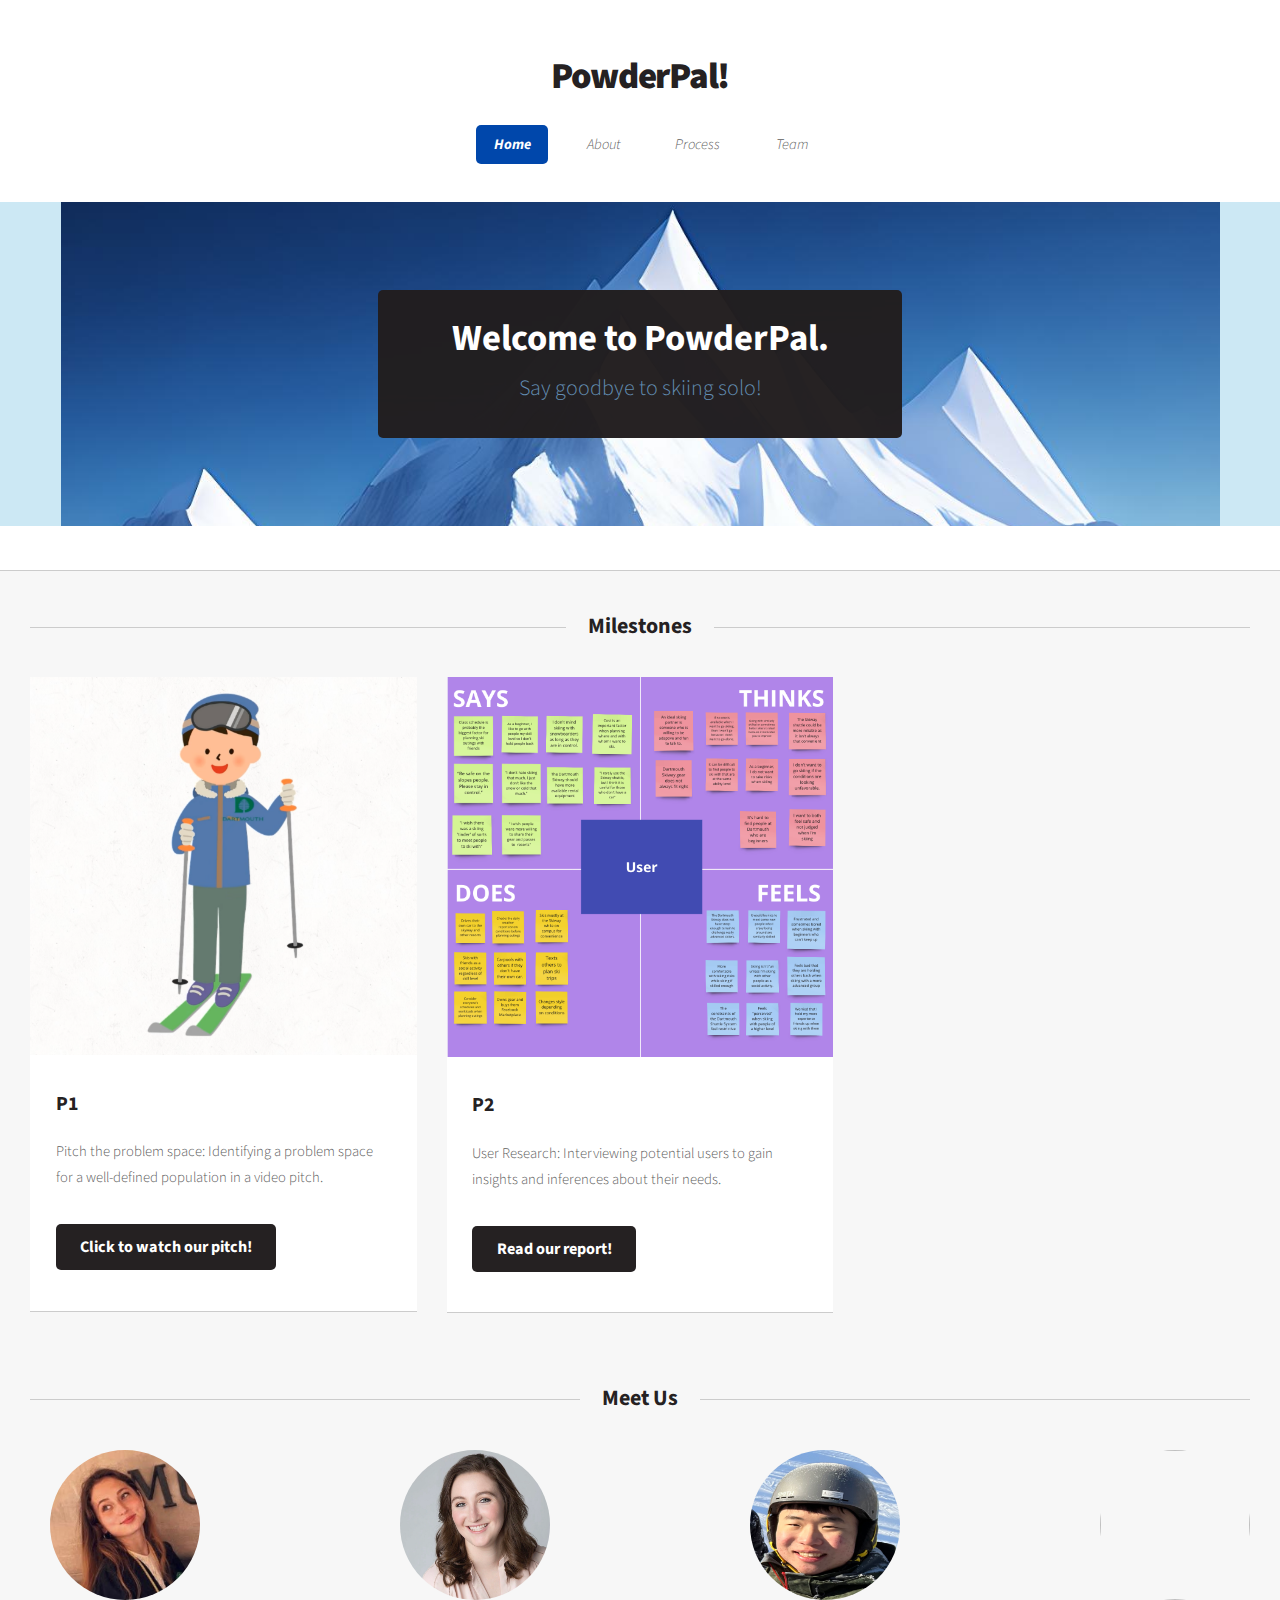
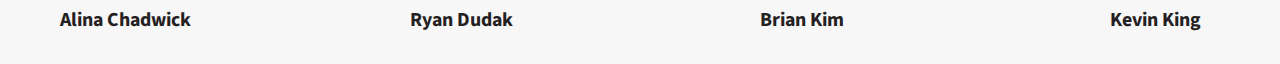
==== commit d38efbb8: "added in p1 and p2" ====
--- a/index.html
+++ b/index.html
@@ -10,6 +10,7 @@
 		<meta charset="utf-8" />
 		<meta name="viewport" content="width=device-width, initial-scale=1, user-scalable=no" />
 		<link rel="stylesheet" href="assets/css/main.css" />
+		<link rel="icon" type="image/x-icon" href="favicon.png">
 	</head>
 	<body class="homepage is-preload">
 		<div id="page-wrapper">
@@ -39,7 +40,7 @@
 						</section>
 
 					<!-- Intro -->
-						<section id="intro" class="container">
+						<!-- <section id="intro" class="container">
 							<div class="row">
 								<div class="col-4 col-12-medium">
 									<section class="first">
@@ -75,7 +76,7 @@
 									<li><a href="#" class="button alt large">Learn More</a></li>
 								</ul>
 							</footer>
-						</section>
+						</section> -->
 
 				</section>
 
@@ -93,28 +94,28 @@
 										<div class="row">
 											<div class="col-4 col-6-medium col-12-small">
 												<section class="box">
-													<a href="#" class="image featured"><img src="images/pic02.jpg" alt="" /></a>
+													<a href="#" class="image featured"><img src="images/TED.png" alt="" /></a>
 													<header>
 														<h3>P1</h3>
 													</header>
-													<p>Lorem ipsum dolor sit amet sit veroeros sed amet blandit consequat veroeros lorem blandit adipiscing et feugiat phasellus tempus dolore ipsum lorem dolore.</p>
-													<footer>
-														<ul class="actions">
-															<li><a href="#" class="button alt">Find out more</a></li>
+													<p>Pitch the problem space: Identifying a problem space for a well-defined population in a video pitch. </p>
+													<footer>
+														<ul class="actions">
+															<li><a href="video.html" class="button alt">Click to watch our pitch!</a></li>
 														</ul>
 													</footer>
 												</section>
 											</div>
 											<div class="col-4 col-6-medium col-12-small">
 												<section class="box">
-													<a href="#" class="image featured"><img src="images/pic03.jpg" alt="" /></a>
+													<a href="https://miro.com/app/board/uXjVMTwTPOQ=/" class="image featured"><img src="images/empathy_map.png" alt="" style="size: 75%"/></a>
 													<header>
 														<h3>P2</h3>
 													</header>
-													<p>Lorem ipsum dolor sit amet sit veroeros sed amet blandit consequat veroeros lorem blandit adipiscing et feugiat phasellus tempus dolore ipsum lorem dolore.</p>
-													<footer>
-														<ul class="actions">
-															<li><a href="#" class="button alt">Find out more</a></li>
+													<p>User Research: Interviewing potential users to gain insights and inferences about their needs.</p>
+													<footer>
+														<ul class="actions">
+															<li><a href="/assets/P2 - Report.pdf" class="button alt">Read our report!</a></li>
 														</ul>
 													</footer>
 												</section>
@@ -180,141 +181,35 @@
 
 							</div>
 							<div class="col-12">
-
-
-			<!-- Footer -->
-				<section id="footer">
-					<div class="container">
-						<div class="row">
-							<div class="col-8 col-12-medium">
-								<section>
-									<header>
-										<h2>Blandit nisl adipiscing</h2>
-									</header>
-									<ul class="dates">
-										<li>
-											<span class="date">Jan <strong>27</strong></span>
-											<h3><a href="#">Lorem dolor sit amet veroeros</a></h3>
-											<p>Ipsum dolor sit amet veroeros consequat blandit ipsum phasellus lorem consequat etiam.</p>
-										</li>
-										<li>
-											<span class="date">Jan <strong>23</strong></span>
-											<h3><a href="#">Ipsum sed blandit nisl consequat</a></h3>
-											<p>Blandit phasellus lorem ipsum dolor tempor sapien tortor hendrerit adipiscing feugiat lorem.</p>
-										</li>
-										<li>
-											<span class="date">Jan <strong>15</strong></span>
-											<h3><a href="#">Magna tempus lorem feugiat</a></h3>
-											<p>Dolore consequat sed phasellus lorem sed etiam nullam dolor etiam sed amet sit consequat.</p>
-										</li>
-										<li>
-											<span class="date">Jan <strong>12</strong></span>
-											<h3><a href="#">Dolore tempus ipsum feugiat nulla</a></h3>
-											<p>Feugiat lorem dolor sed nullam tempus lorem ipsum dolor sit amet nullam consequat.</p>
-										</li>
-										<li>
-											<span class="date">Jan <strong>10</strong></span>
-											<h3><a href="#">Blandit tempus aliquam?</a></h3>
-											<p>Feugiat sed tempus blandit tempus adipiscing nisl lorem ipsum dolor sit amet dolore.</p>
-										</li>
-									</ul>
-								</section>
-							</div>
-							<div class="col-4 col-12-medium">
-								<section>
-									<header>
-										<h2>What's this all about?</h2>
-									</header>
-									<a href="#" class="image featured"><img src="images/pic10.jpg" alt="" /></a>
-									<p>
-										This is <strong>Dopetrope</strong> a free, fully responsive HTML5 site template by
-										<a href="http://twitter.com/ajlkn">AJ</a> for <a href="http://html5up.net/">HTML5 UP</a> It's released for free under
-										the <a href="http://html5up.net/license/">Creative Commons Attribution</a> license so feel free to use it for any personal or commercial project &ndash; just don't forget to credit us!
-									</p>
-									<footer>
-										<ul class="actions">
-											<li><a href="#" class="button">Find out more</a></li>
-										</ul>
-									</footer>
-								</section>
-							</div>
-							<div class="col-4 col-6-medium col-12-small">
-								<section>
-									<header>
-										<h2>Tempus consequat</h2>
-									</header>
-									<ul class="divided">
-										<li><a href="#">Lorem ipsum dolor sit amet sit veroeros</a></li>
-										<li><a href="#">Sed et blandit consequat sed tlorem blandit</a></li>
-										<li><a href="#">Adipiscing feugiat phasellus sed tempus</a></li>
-										<li><a href="#">Hendrerit tortor vitae mattis tempor sapien</a></li>
-										<li><a href="#">Sem feugiat sapien id suscipit magna felis nec</a></li>
-										<li><a href="#">Elit class aptent taciti sociosqu ad litora</a></li>
-									</ul>
-								</section>
-							</div>
-							<div class="col-4 col-6-medium col-12-small">
-								<section>
-									<header>
-										<h2>Ipsum et phasellus</h2>
-									</header>
-									<ul class="divided">
-										<li><a href="#">Lorem ipsum dolor sit amet sit veroeros</a></li>
-										<li><a href="#">Sed et blandit consequat sed tlorem blandit</a></li>
-										<li><a href="#">Adipiscing feugiat phasellus sed tempus</a></li>
-										<li><a href="#">Hendrerit tortor vitae mattis tempor sapien</a></li>
-										<li><a href="#">Sem feugiat sapien id suscipit magna felis nec</a></li>
-										<li><a href="#">Elit class aptent taciti sociosqu ad litora</a></li>
-									</ul>
-								</section>
-							</div>
-							<div class="col-4 col-12-medium">
-								<section>
-									<header>
-										<h2>Vitae tempor lorem</h2>
-									</header>
-									<ul class="social">
-										<li><a class="icon brands fa-facebook-f" href="#"><span class="label">Facebook</span></a></li>
-										<li><a class="icon brands fa-twitter" href="#"><span class="label">Twitter</span></a></li>
-										<li><a class="icon brands fa-dribbble" href="#"><span class="label">Dribbble</span></a></li>
-										<li><a class="icon brands fa-tumblr" href="#"><span class="label">Tumblr</span></a></li>
-										<li><a class="icon brands fa-linkedin-in" href="#"><span class="label">LinkedIn</span></a></li>
-									</ul>
-									<ul class="contact">
-										<li>
-											<h3>Address</h3>
-											<p>
-												Untitled Incorporated<br />
-												1234 Somewhere Road Suite<br />
-												Nashville, TN 00000-0000
-											</p>
-										</li>
-										<li>
-											<h3>Mail</h3>
-											<p><a href="#">someone@untitled.tld</a></p>
-										</li>
-										<li>
-											<h3>Phone</h3>
-											<p>(800) 000-0000</p>
-										</li>
-									</ul>
-								</section>
-							</div>
-							<div class="col-12">
-
-								<!-- Copyright -->
-									<div id="copyright">
-										<ul class="links">
-											<li>&copy; Untitled. All rights reserved.</li><li>Design: <a href="http://html5up.net">HTML5 UP</a></li>
-										</ul>
-									</div>
-
-							</div>
 						</div>
-					</div>
-				</section>
-
-		</div>
+		
+						<!-- MEET US -->
+							<section id="meet">
+								<header class="major" style="width: 100%">
+									<h2>Meet Us</h2>
+								</header>
+								<div class="meetus" >
+									<div>
+										<a href="#" class="headshot"><img src="images/alina_headshot.jpeg" alt="" style="border-radius: 50%; max-width: 300; max-height: 300;"/></a>
+										<h3 class="nametext">Alina Chadwick</h3>
+									</div>
+									<div>
+										<a href="#" class="headshot"><img src="images/ryan_headshot.jpg" alt="" style="border-radius: 50%; max-width: 300; max-height: 300;" /></a>
+										<h3 class="nametext">Ryan Dudak</h3>
+									</div>
+									<div>
+										<a href="#" class="headshot"><img src="images/brian_headshot.png" alt="" style="border-radius: 50%; width: 300; height: 300;"/></a>
+										<h3 class="nametext">Brian Kim</h3>
+									</div>
+									<div>
+										<a href="#" class="headshot"><img src="images/kevin_headshot.png" alt="" style="border-radius: 50%; width: 300; height: 300;"/></a>
+										<h3 class="nametext">Kevin King</h3>
+									</div>
+
+								</div>
+							</section>
+		
+				</div>
 
 		<!-- Scripts -->
 			<script src="assets/js/jquery.min.js"></script>
--- a/assets/css/main.css
+++ b/assets/css/main.css
@@ -2117,7 +2117,7 @@
 				}
 
 				#nav > ul > li.current > a {
-					background: #d52349;
+					background: #0047ab;
 					color: #fff !important;
 					font-weight: 700;
 				}
@@ -2173,7 +2173,7 @@
 /* Banner */
 
 	#banner {
-		background: #CCE8F4 url("../../images/pic01.jpg");
+		background: #CCE8F4 url("../../images/Fotor_AI_cropped.png");
 		background-position: center center;
 		background-size: auto 100%;
 		background-repeat: no-repeat;
@@ -2905,4 +2905,25 @@
 				padding: 40px 0 20px 0;
 			}
 
+	}
+
+	.headshot img {
+		width: 150px;
+		height: 150px;
+		border-radius: 50%;
+		margin-left: 20px;
+	}
+
+	.meetus {
+		display: flex;
+		flex-direction:row;
+		justify-content: space-between;
+	}
+
+	#meet {
+		width: 100%;
+	}
+
+	.nametext {
+		margin-left: 30px;
 	}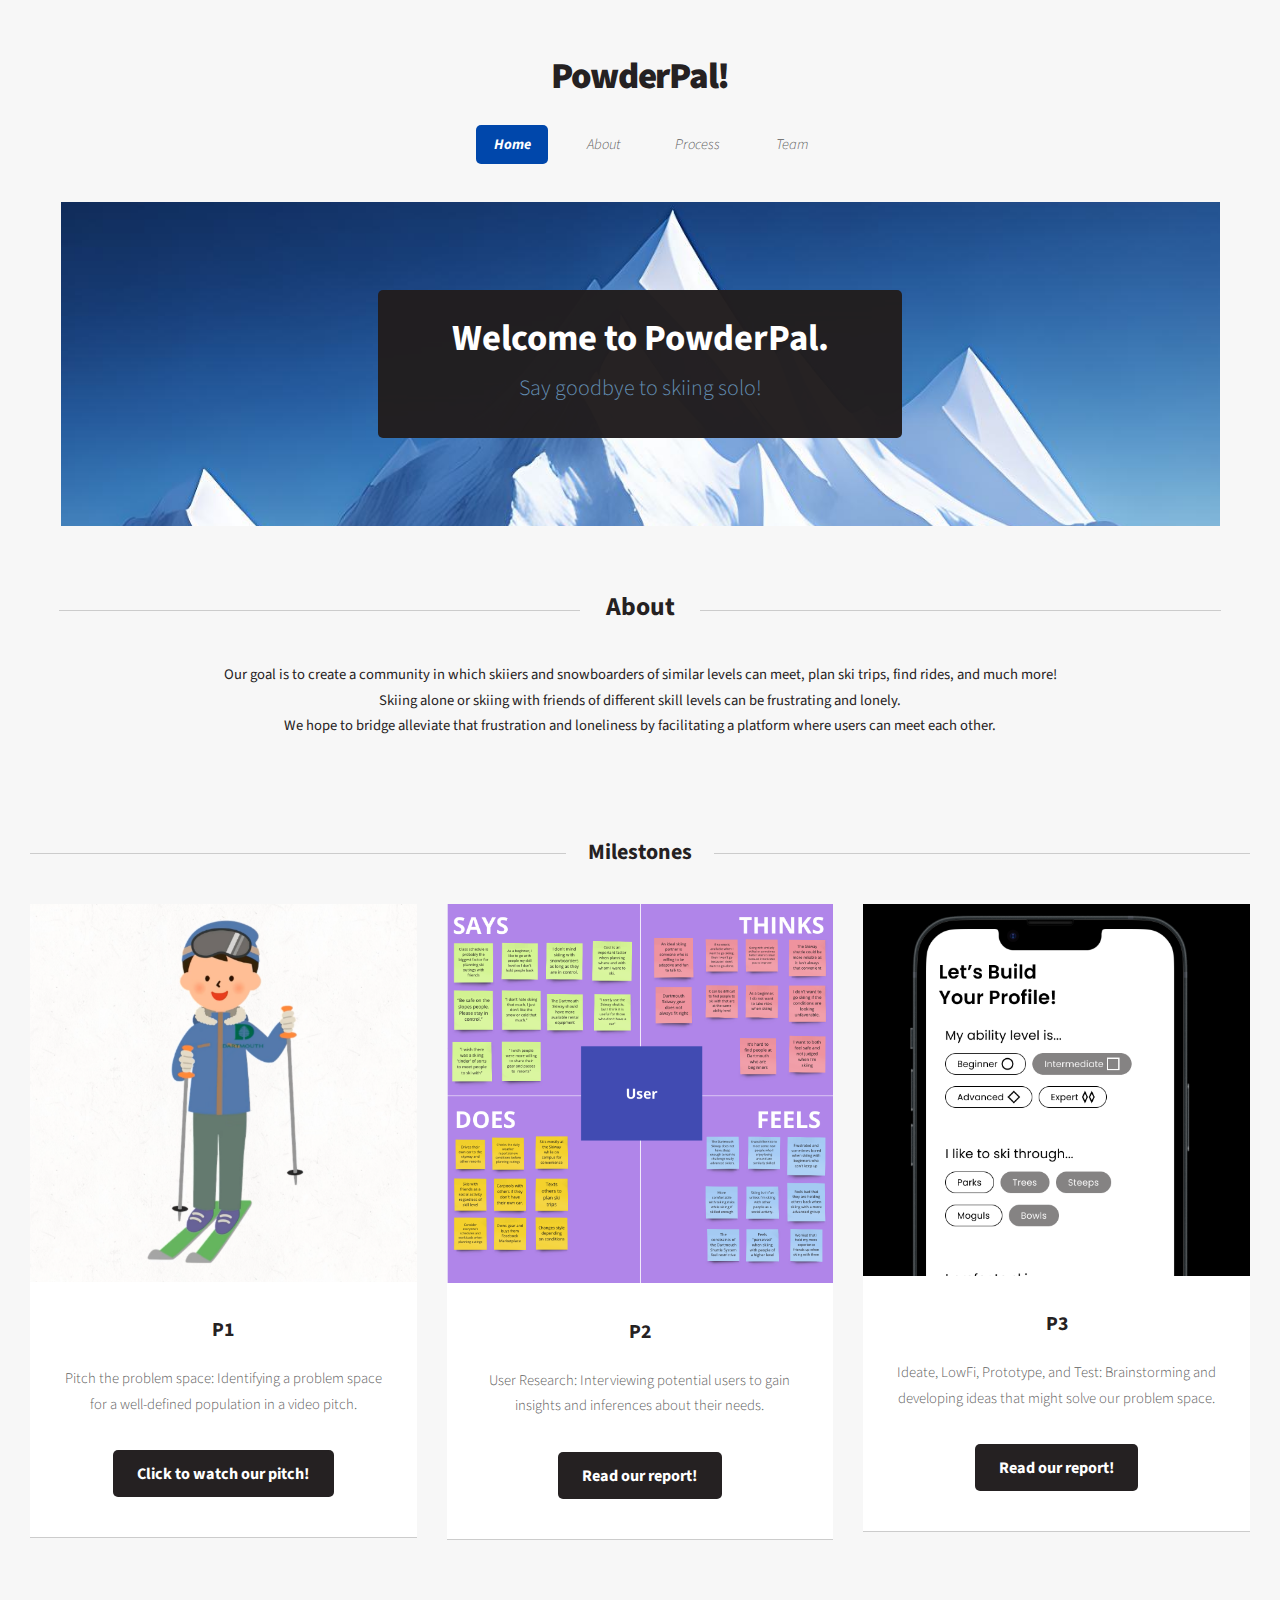
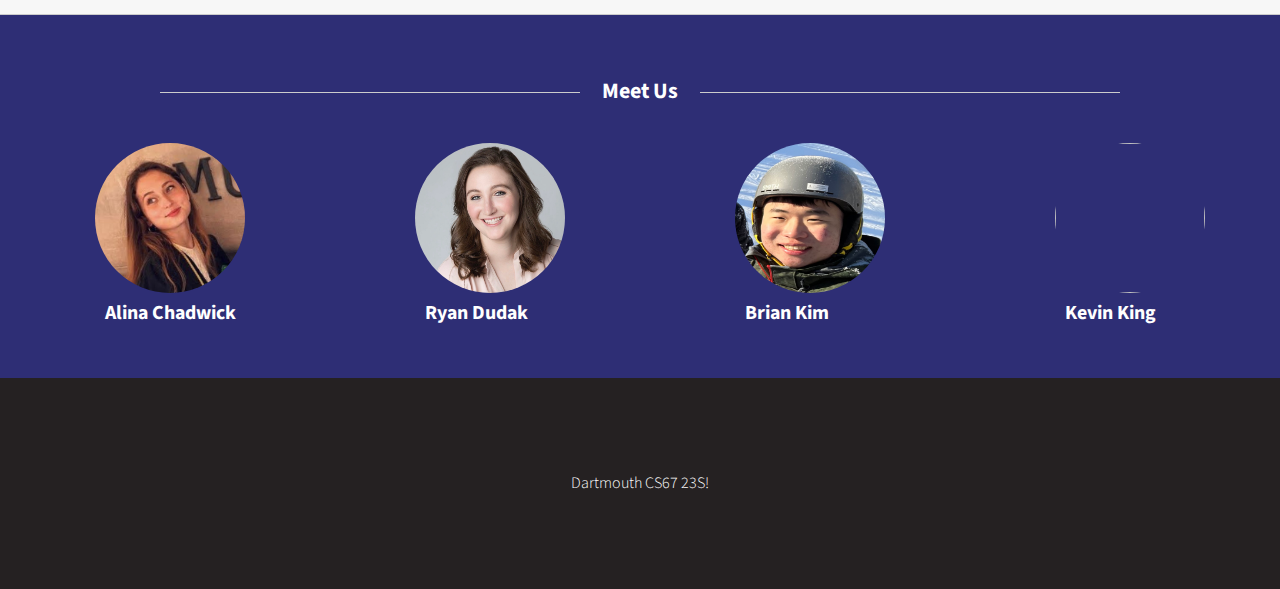
==== commit db555a2d: "added p3 stuff" ====
--- a/index.html
+++ b/index.html
@@ -25,9 +25,9 @@
 						<nav id="nav">
 							<ul>
 								<li class="current"><a href="index.html">Home</a></li>
-								<li><a href="#">About</a></li>
-								<li><a href="#">Process</a></li>
-								<li><a href="#">Team</a></li>
+								<li><a href="#intro">About</a></li>
+								<li><a href="#milestones">Process</a></li>
+								<li><a href="#meet">Team</a></li>
 							</ul>
 						</nav>
 
@@ -40,8 +40,12 @@
 						</section>
 
 					<!-- Intro -->
-						<!-- <section id="intro" class="container">
-							<div class="row">
+						<section id="intro" class="container">
+							<section>
+								<header class="major">
+									<h2>About</h2>
+								</header>
+							<!-- <div class="row">
 								<div class="col-4 col-12-medium">
 									<section class="first">
 										<i class="icon solid featured fa-cog"></i>
@@ -69,14 +73,24 @@
 										<p>Nisl amet dolor sit ipsum veroeros sed blandit consequat veroeros et magna tempus.</p>
 									</section>
 								</div>
+							</div> -->
+							<div>
+								<strong style="width: 30%">
+								Our goal is to create a community in which skiiers and snowboarders of similar levels can meet, plan ski trips, find rides, and much more! 
+								<br />
+								Skiing alone or skiing with friends of different skill levels can be frustrating and lonely. 
+								<br />
+								We hope to bridge alleviate that frustration and loneliness
+								by facilitating a platform where users can meet each other.
+							    </strong>
 							</div>
 							<footer>
-								<ul class="actions">
+								<!-- <ul class="actions">
 									<li><a href="#" class="button large">Get Started</a></li>
 									<li><a href="#" class="button alt large">Learn More</a></li>
-								</ul>
+								</ul> -->
 							</footer>
-						</section> -->
+						</section>
 
 				</section>
 
@@ -87,7 +101,7 @@
 							<div class="col-12">
 
 								<!-- Portfolio -->
-									<section>
+									<section id="milestones">
 										<header class="major">
 											<h2>Milestones</h2>
 										</header>
@@ -115,80 +129,42 @@
 													<p>User Research: Interviewing potential users to gain insights and inferences about their needs.</p>
 													<footer>
 														<ul class="actions">
-															<li><a href="/assets/P2 - Report.pdf" class="button alt">Read our report!</a></li>
+															<li><a href="/assets/Group 2 P2 Report.pdf" class="button alt">Read our report!</a></li>
 														</ul>
 													</footer>
 												</section>
 											</div>
-											<!-- <div class="col-4 col-6-medium col-12-small">
+											<div class="col-4 col-6-medium col-12-small">
 												<section class="box">
-													<a href="#" class="image featured"><img src="images/pic04.jpg" alt="" /></a>
+													<a href="https://www.figma.com/proto/rGjv25mqg0uAzBrlS03Bid/PowderPal-Lo-Fis?node-id=29-309&starting-point-node-id=29%3A309" class="image featured"><img src="images/LoFi2.png" alt="" style="size: 75%"/></a>
 													<header>
-														<h3>Consequat et tempus</h3>
+														<h3>P3</h3>
 													</header>
-													<p>Lorem ipsum dolor sit amet sit veroeros sed amet blandit consequat veroeros lorem blandit adipiscing et feugiat phasellus tempus dolore ipsum lorem dolore.</p>
+													<p>Ideate, LowFi, Prototype, and Test: Brainstorming and developing ideas that might solve our problem space.</p>
 													<footer>
 														<ul class="actions">
-															<li><a href="#" class="button alt">Find out more</a></li>
+															<li><a href="/assets/P3 Report.pdf" class="button alt">Read our report!</a></li>
 														</ul>
 													</footer>
 												</section>
-											</div> -->
-											<!-- <div class="col-4 col-6-medium col-12-small">
-												<section class="box">
-													<a href="#" class="image featured"><img src="images/pic05.jpg" alt="" /></a>
-													<header>
-														<h3>Blandit sed adipiscing</h3>
-													</header>
-													<p>Lorem ipsum dolor sit amet sit veroeros sed amet blandit consequat veroeros lorem blandit adipiscing et feugiat phasellus tempus dolore ipsum lorem dolore.</p>
-													<footer>
-														<ul class="actions">
-															<li><a href="#" class="button alt">Find out more</a></li>
-														</ul>
-													</footer>
-												</section>
-											</div> -->
-											<!-- <div class="col-4 col-6-medium col-12-small">
-												<section class="box">
-													<a href="#" class="image featured"><img src="images/pic06.jpg" alt="" /></a>
-													<header>
-														<h3>Etiam nisl consequat</h3>
-													</header>
-													<p>Lorem ipsum dolor sit amet sit veroeros sed amet blandit consequat veroeros lorem blandit adipiscing et feugiat phasellus tempus dolore ipsum lorem dolore.</p>
-													<footer>
-														<ul class="actions">
-															<li><a href="#" class="button alt">Find out more</a></li>
-														</ul>
-													</footer>
-												</section>
-											</div> -->
-											<!-- <div class="col-4 col-6-medium col-12-small">
-												<section class="box">
-													<a href="#" class="image featured"><img src="images/pic07.jpg" alt="" /></a>
-													<header>
-														<h3>Dolore nisl feugiat</h3>
-													</header>
-													<p>Lorem ipsum dolor sit amet sit veroeros sed amet blandit consequat veroeros lorem blandit adipiscing et feugiat phasellus tempus dolore ipsum lorem dolore.</p>
-													<footer>
-														<ul class="actions">
-															<li><a href="#" class="button alt">Find out more</a></li>
-														</ul>
-													</footer>
-												</section>
-											</div> -->
+											</div>
 										</div>
 									</section>
-
+									</div>
+								</section>
 							</div>
-							<div class="col-12">
-						</div>
+
 		
 						<!-- MEET US -->
-							<section id="meet">
-								<header class="major" style="width: 100%">
-									<h2>Meet Us</h2>
+						<div>
+							<section id="meet"  >
+								<div  style="background-color: #2e2e75; bottom: 20px">
+									<br/>
+									<br />
+								<header class="major" style="width: 75%; left: 12.5%" >
+									<h2 style="background-color: #2e2e75; color: white;">Meet Us</h2>
 								</header>
-								<div class="meetus" >
+								<div class="meetus">
 									<div>
 										<a href="#" class="headshot"><img src="images/alina_headshot.jpeg" alt="" style="border-radius: 50%; max-width: 300; max-height: 300;"/></a>
 										<h3 class="nametext">Alina Chadwick</h3>
@@ -207,7 +183,20 @@
 									</div>
 
 								</div>
+								<br />
+								<br />
+								</div>
+								<div class="ourfoot">
+									<footer>
+										<p id="cs67foot">Dartmouth CS67 23S!</p>
+									</footer>
+								</div>
 							</section>
+							
+						</div>
+					</section>
+
+						</div>
 		
 				</div>
 
--- a/assets/css/main.css
+++ b/assets/css/main.css
@@ -84,7 +84,6 @@
 
 	body {
 		background: #252122;
-		background-image: url("images/bg02.png");
 	}
 
 		body.is-preload *, body.is-preload *:before, body.is-preload *:after {
@@ -1554,7 +1553,7 @@
 		}
 
 			header.major h2 {
-				background: #fff;
+				background: #f7f7f7;
 				position: relative;
 				top: -0.65em;
 				display: inline;
@@ -2066,7 +2065,7 @@
 
 	#header {
 		position: relative;
-		background: #ffffff;
+		background: #f7f7f7;
 		border-bottom: solid 1px #ccc;
 		padding: 5em 0 4em 0;
 		text-align: center;
@@ -2173,7 +2172,7 @@
 /* Banner */
 
 	#banner {
-		background: #CCE8F4 url("../../images/Fotor_AI_cropped.png");
+		background: url("../../images/Fotor_AI_cropped.png");
 		background-position: center center;
 		background-size: auto 100%;
 		background-repeat: no-repeat;
@@ -2266,7 +2265,6 @@
 
 	#main {
 		position: relative;
-		background: #f7f7f7 url("images/bg02.png");
 		padding: 4em 0 4em 0;
 	}
 
@@ -2276,14 +2274,17 @@
 			top: 0;
 			left: 0;
 			width: 100%;
-			background: url("images/bg01.png");
 			background-size: 100% 100%;
 			z-index: 0;
 			opacity: 0.1;
 		}
 
-		#main .major h2 {
+		/* #main .major h2 {
 			background: #f7f7f7 url("images/bg02.png");
+		} */
+		#main {
+			background: #f7f7f7;
+			
 		}
 
 /* Footer */
@@ -2300,7 +2301,7 @@
 			top: 0;
 			left: 0;
 			width: 100%;
-			background: url("images/bg01.png");
+			/* background: url("images/bg01.png"); */
 			background-size: 100% 100%;
 			z-index: 0;
 			opacity: 0.5;
@@ -2404,6 +2405,7 @@
 
 			#intro {
 				padding: 0;
+				background-color: #f7f7f7;
 			}
 
 				#intro section {
@@ -2631,7 +2633,7 @@
 				width: 275px;
 				z-index: 10002;
 				color: #858484;
-				background-image: url("images/bg02.png");
+				/* background-image: url("images/bg02.png"); */
 				box-shadow: inset -3px 0px 5px 0px rgba(0, 0, 0, 0.35);
 			}
 
@@ -2907,6 +2909,30 @@
 
 	}
 
+	@media screen and (max-width: 640px) {
+
+		.meetus {
+			display: flex;
+			align-items: center;
+			flex-direction:column;
+			justify-content: space-around;
+			/* background-color: #000000; */
+		}
+	
+	}
+
+	@media screen and (min-width: 640px) {
+
+		.meetus {
+			display: flex;
+			flex-direction:row;
+			justify-content: space-around;
+			/* background-color: #000000; */
+		}
+	
+	}
+
+
 	.headshot img {
 		width: 150px;
 		height: 150px;
@@ -2914,16 +2940,30 @@
 		margin-left: 20px;
 	}
 
-	.meetus {
-		display: flex;
-		flex-direction:row;
-		justify-content: space-between;
-	}
-
-	#meet {
+
+ #meet {
+	 position: absolute;
 		width: 100%;
 	}
 
-	.nametext {
-		margin-left: 30px;
-	}+/* .meetus body {
+	background: #112054;
+} */
+
+.ourfoot body {
+	background: #252122;
+}
+
+.nametext {
+	margin-left: 30px;
+	color: white;
+}
+
+#cs67foot {
+	color: white;
+	font-size: medium;
+	align-items: center;
+	padding: 60px;
+	text-align: center;
+
+}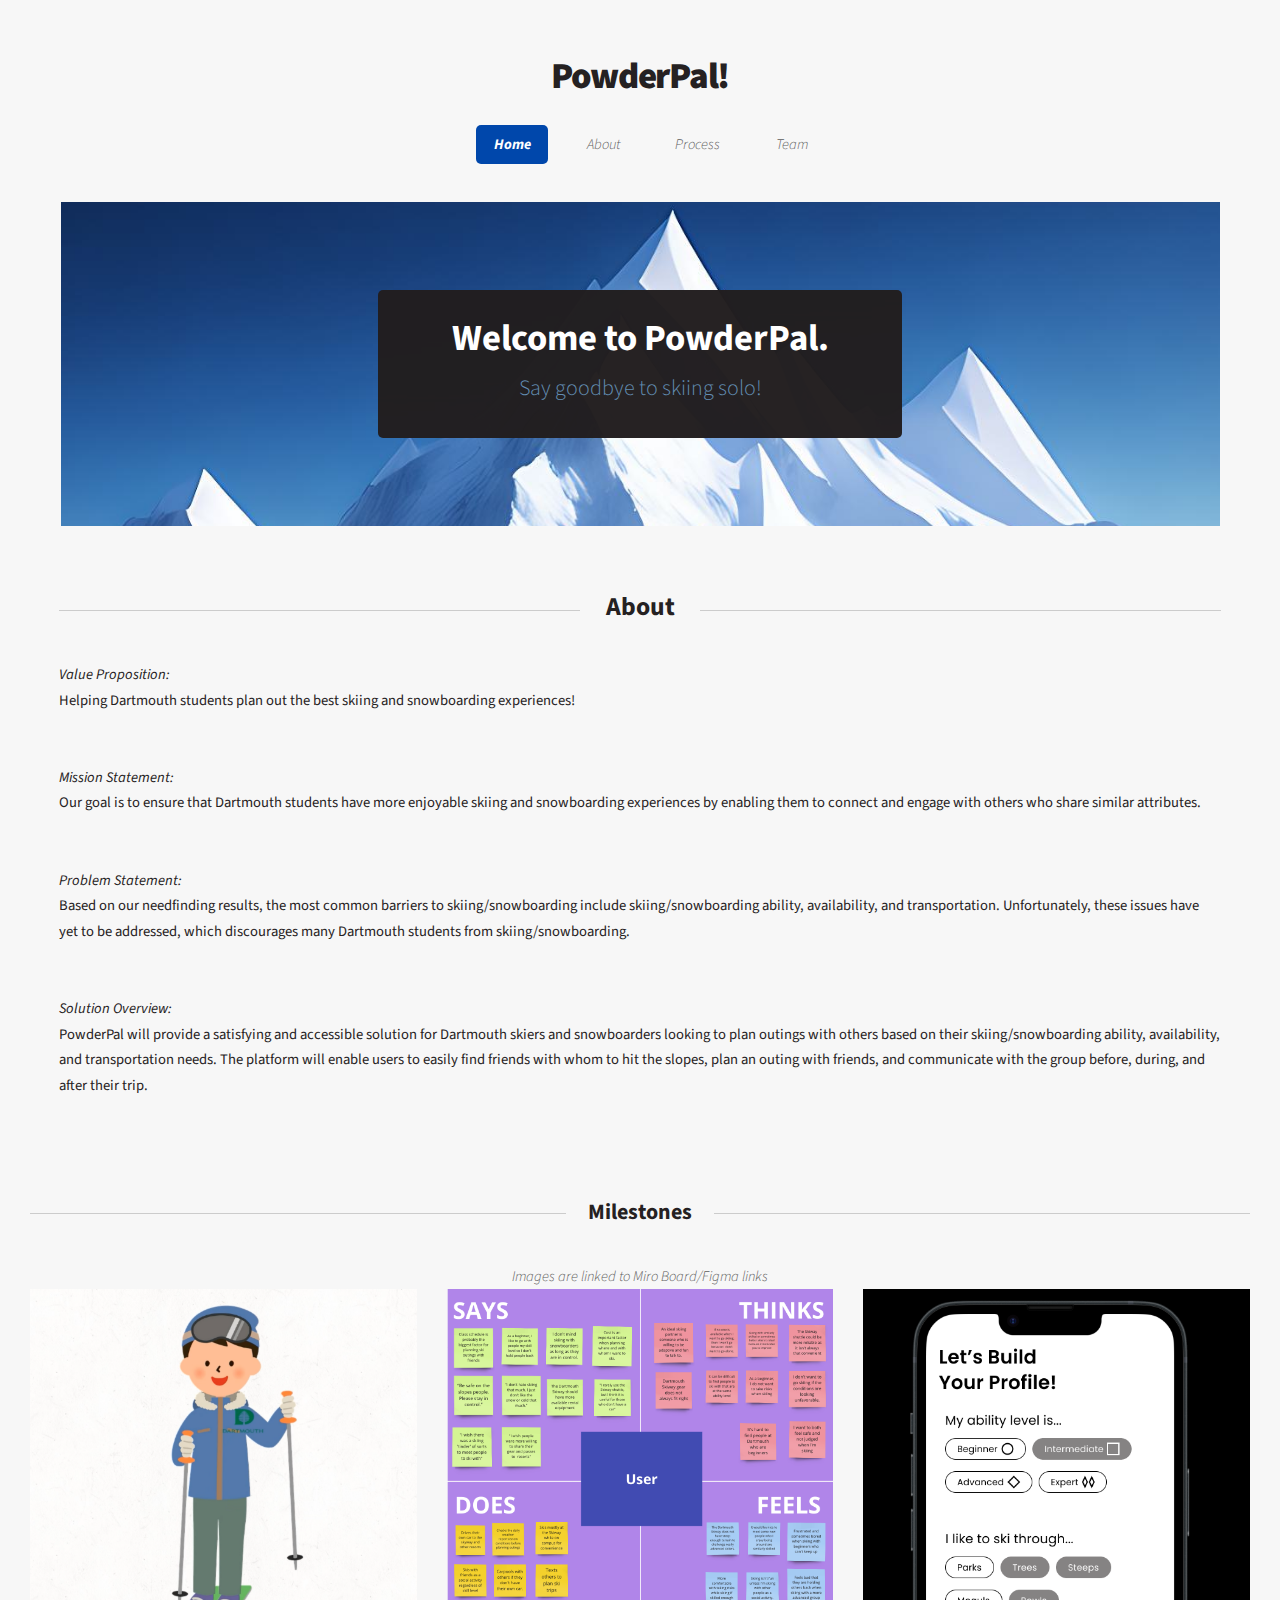
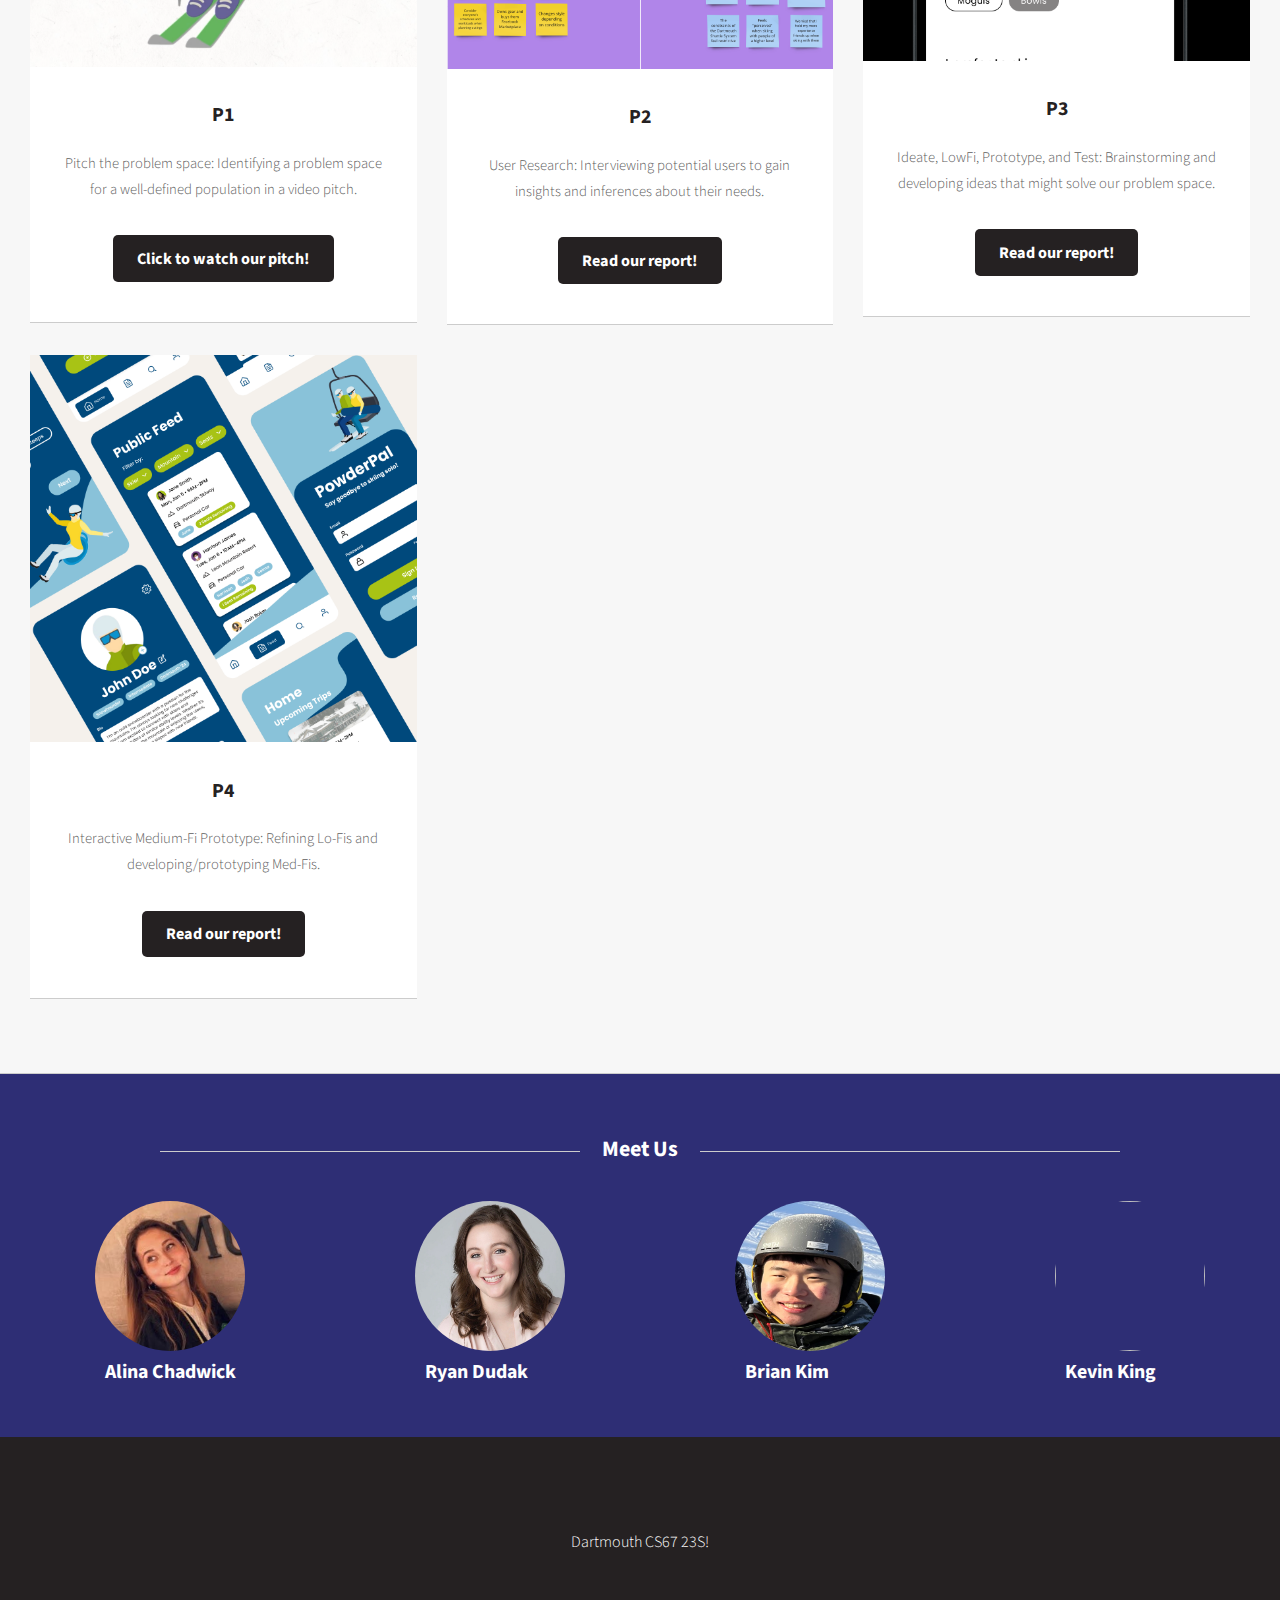
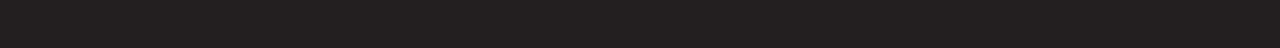
==== commit 780e38df: "added p4 functionality" ====
--- a/index.html
+++ b/index.html
@@ -24,7 +24,7 @@
 					<!-- Nav -->
 						<nav id="nav">
 							<ul>
-								<li class="current"><a href="index.html">Home</a></li>
+								<li class="current" ><a href="index.html" style="scroll-behavior: smooth;">Home</a></li>
 								<li><a href="#intro">About</a></li>
 								<li><a href="#milestones">Process</a></li>
 								<li><a href="#meet">Team</a></li>
@@ -45,43 +45,18 @@
 								<header class="major">
 									<h2>About</h2>
 								</header>
-							<!-- <div class="row">
-								<div class="col-4 col-12-medium">
-									<section class="first">
-										<i class="icon solid featured fa-cog"></i>
-										<header>
-											<h2>Feature 1</h2>
-										</header>
-										<p>Nisl amet dolor sit ipsum veroeros sed blandit consequat veroeros et magna tempus.</p>
-									</section>
-								</div>
-								<div class="col-4 col-12-medium">
-									<section class="middle">
-										<i class="icon solid featured alt fa-bolt"></i>
-										<header>
-											<h2>Feature 2</h2>
-										</header>
-										<p>Nisl amet dolor sit ipsum veroeros sed blandit consequat veroeros et magna tempus.</p>
-									</section>
-								</div>
-								<div class="col-4 col-12-medium">
-									<section class="last">
-										<i class="icon solid featured alt2 fa-star"></i>
-										<header>
-											<h2>Feature 3</h2>
-										</header>
-										<p>Nisl amet dolor sit ipsum veroeros sed blandit consequat veroeros et magna tempus.</p>
-									</section>
-								</div>
-							</div> -->
 							<div>
-								<strong style="width: 30%">
-								Our goal is to create a community in which skiiers and snowboarders of similar levels can meet, plan ski trips, find rides, and much more! 
-								<br />
-								Skiing alone or skiing with friends of different skill levels can be frustrating and lonely. 
-								<br />
-								We hope to bridge alleviate that frustration and loneliness
-								by facilitating a platform where users can meet each other.
+								<strong style="width: 100%; text-align: left; display: inline-block;">  
+								<i>Value Proposition:</i> <p>Helping Dartmouth students plan out the best skiing and snowboarding experiences!</p>									
+								<br />
+								<br />
+								<i>Mission Statement:</i> <p>Our goal is to ensure that Dartmouth students have more enjoyable skiing and snowboarding experiences by enabling them to connect and engage with others who share similar attributes.</p> 
+								<br />
+								<br />
+								<i>Problem Statement:</i> <p>Based on our needfinding results, the most common barriers to skiing/snowboarding include skiing/snowboarding ability, availability, and transportation. Unfortunately, these issues have yet to be addressed, which discourages many Dartmouth students from skiing/snowboarding.</p>
+								<br />
+								<br />
+								<i>Solution Overview:</i> <p>PowderPal will provide a satisfying and accessible solution for Dartmouth skiers and snowboarders looking to plan outings with others based on their skiing/snowboarding ability, availability, and transportation needs. The platform will enable users to easily find friends with whom to hit the slopes, plan an outing with friends, and communicate with the group before, during, and after their trip.</p>
 							    </strong>
 							</div>
 							<footer>
@@ -105,6 +80,7 @@
 										<header class="major">
 											<h2>Milestones</h2>
 										</header>
+										<i>Images are linked to Miro Board/Figma links</i>
 										<div class="row">
 											<div class="col-4 col-6-medium col-12-small">
 												<section class="box">
@@ -144,6 +120,20 @@
 													<footer>
 														<ul class="actions">
 															<li><a href="/assets/P3 Report.pdf" class="button alt">Read our report!</a></li>
+														</ul>
+													</footer>
+												</section>
+											</div>
+											<div class="col-4 col-6-medium col-12-small">
+												<section class="box">
+													<a href="https://www.figma.com/file/H8ZiNKVx8eEYM4Cy2iqpL9/PowderPal-Med-Fi?type=design&node-id=4-6430&t=TYshOQOWU1wKQvWP-0" class="image featured"><img src="images/med-fi.png" alt="" style="size: 75%"/></a>
+													<header>
+														<h3>P4</h3>
+													</header>
+													<p>Interactive Medium-Fi Prototype: Refining Lo-Fis and developing/prototyping Med-Fis.</p>
+													<footer>
+														<ul class="actions">
+															<li><a href="/assets/P4 Report.pdf" class="button alt">Read our report!</a></li>
 														</ul>
 													</footer>
 												</section>
--- a/assets/css/main.css
+++ b/assets/css/main.css
@@ -2101,6 +2101,7 @@
 
 				#nav > ul > li > a {
 					border-radius: 5px;
+					scroll-behavior: smooth;
 					color: #5d5d5d;
 					text-decoration: none;
 					padding: 0.6em 1.2em 0.6em 1.2em;
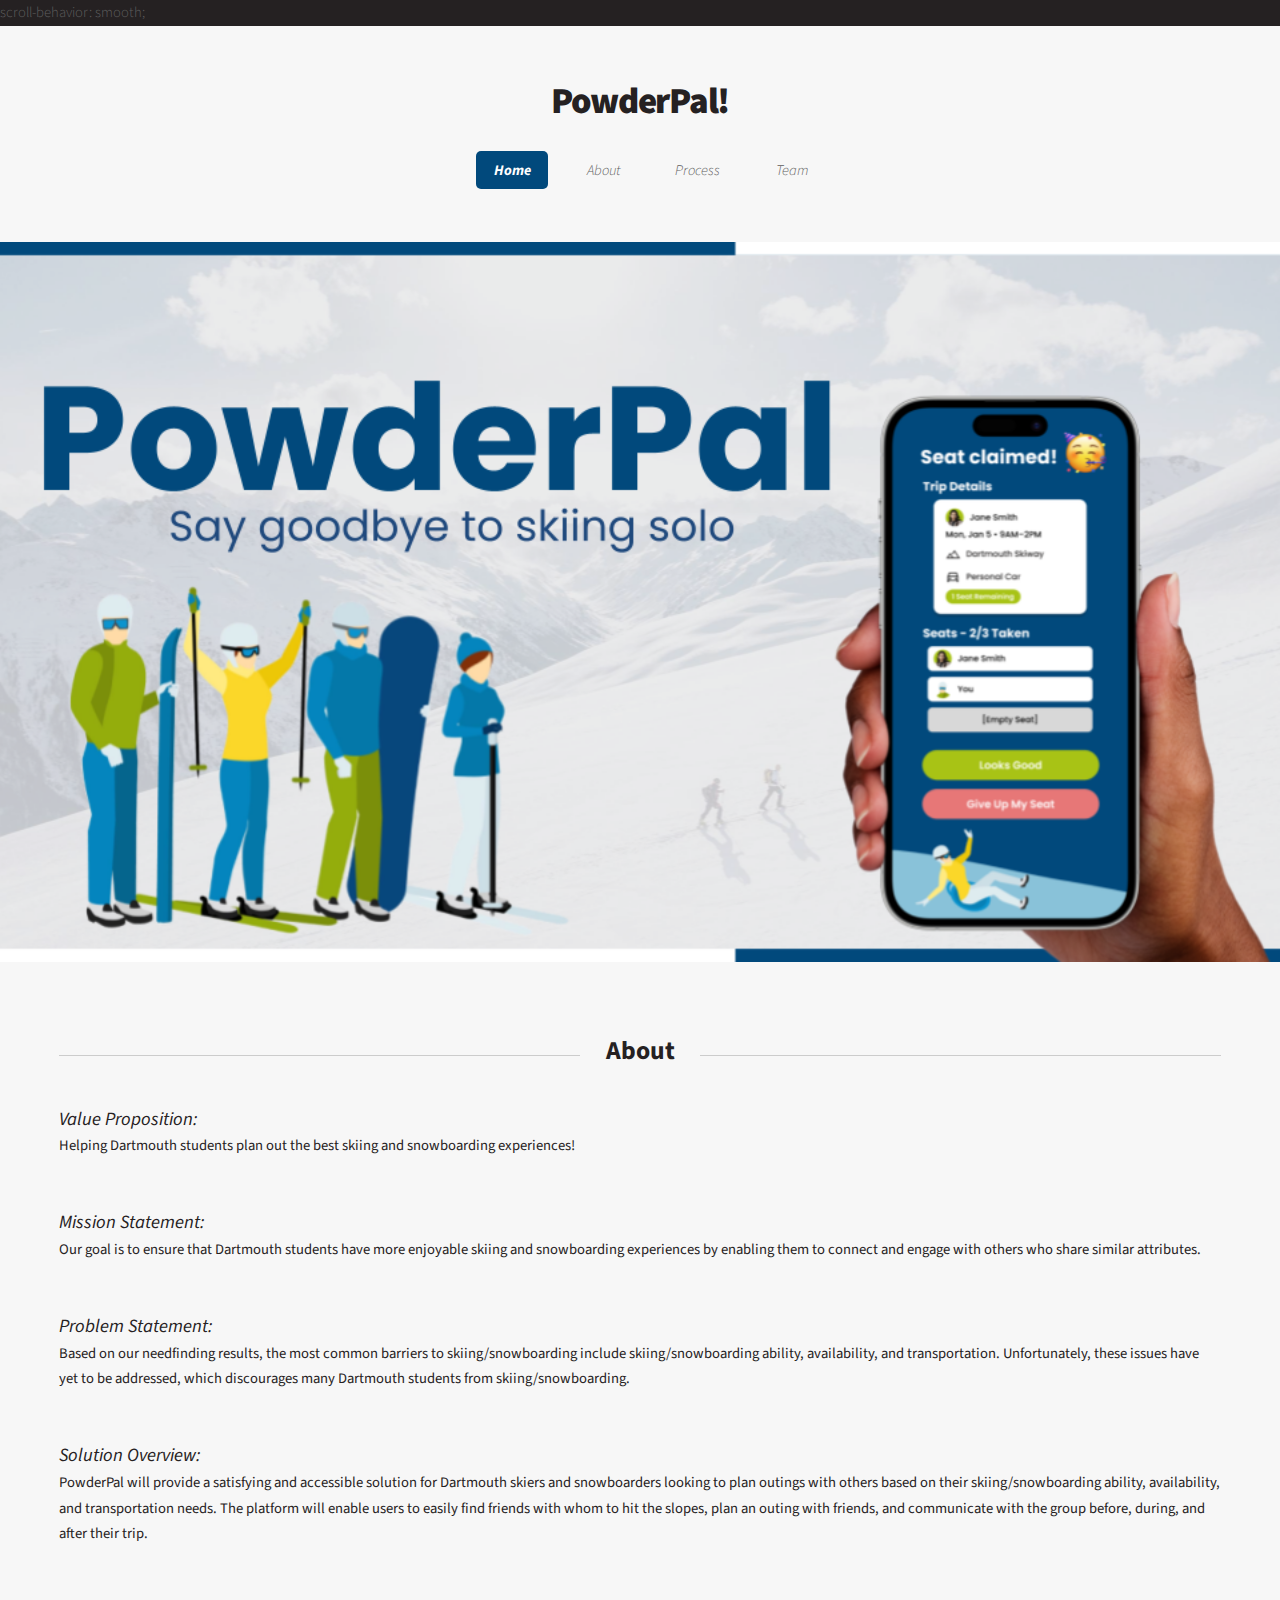
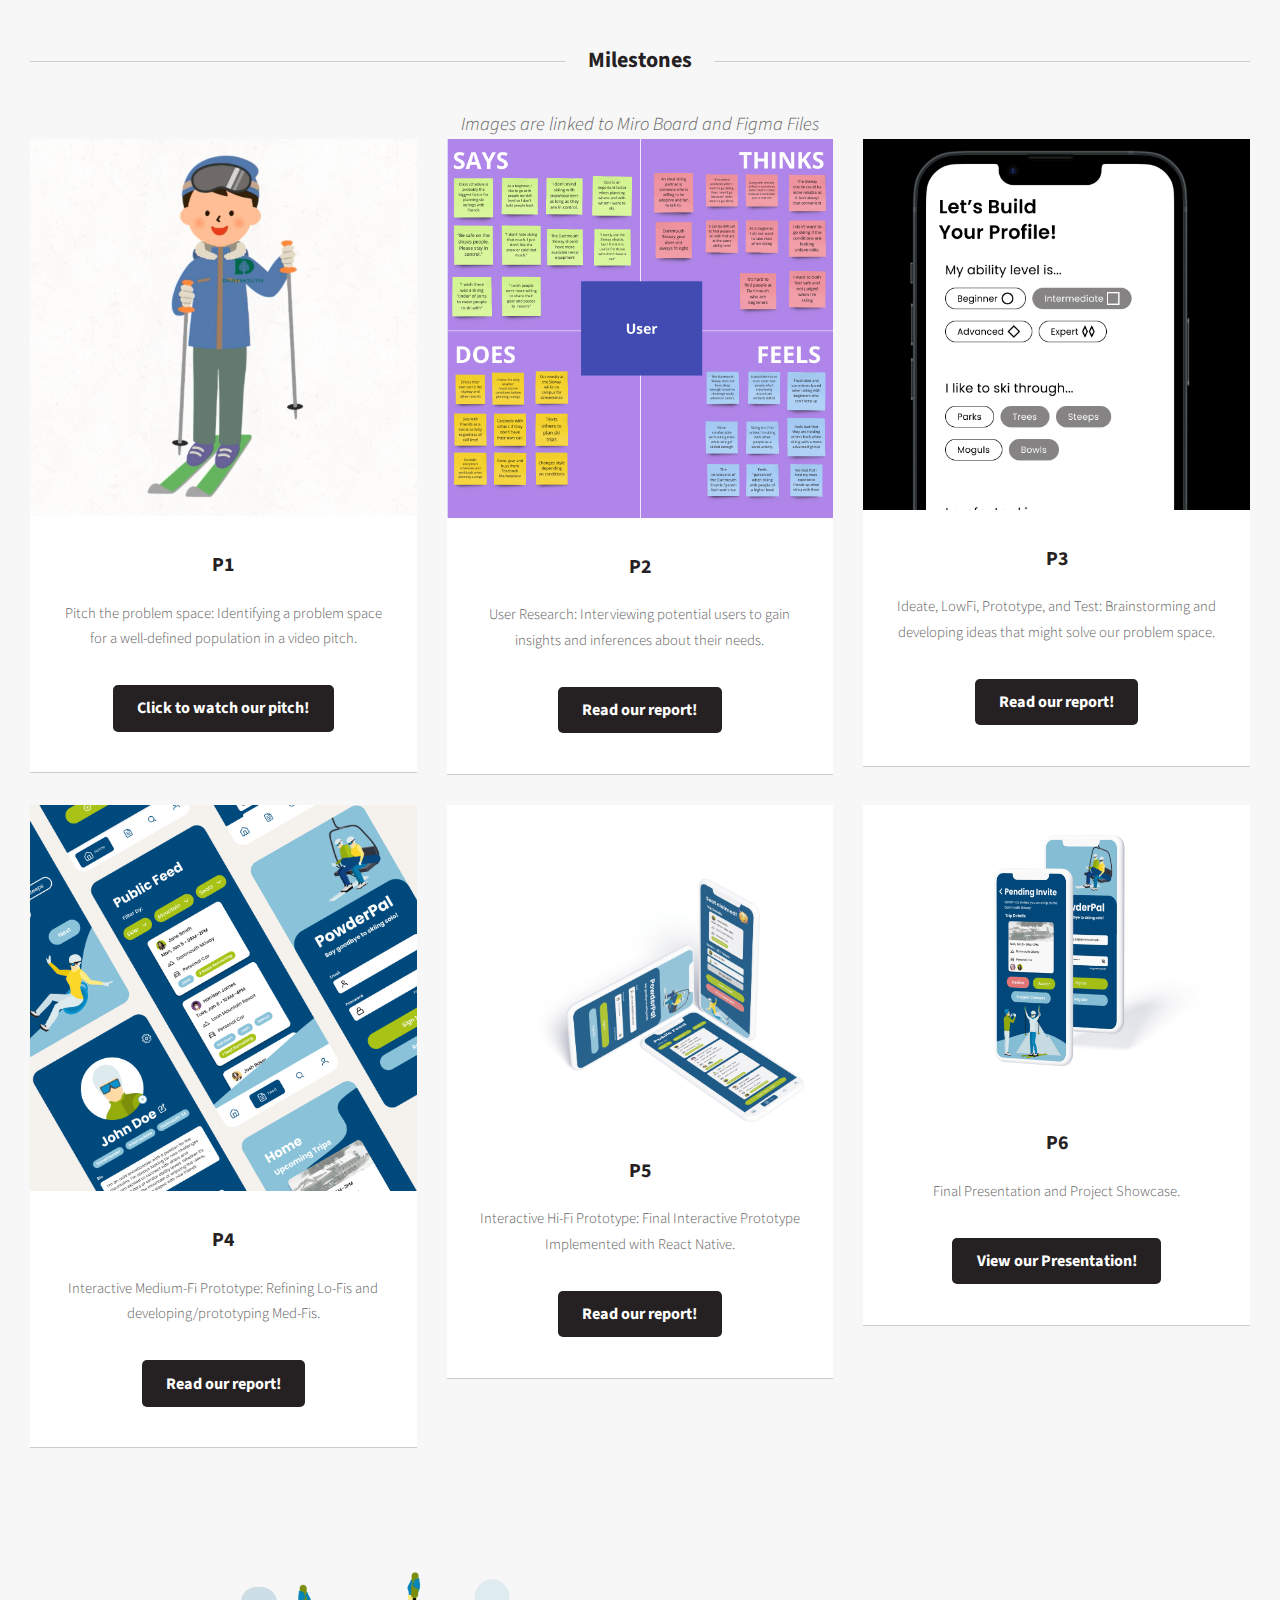
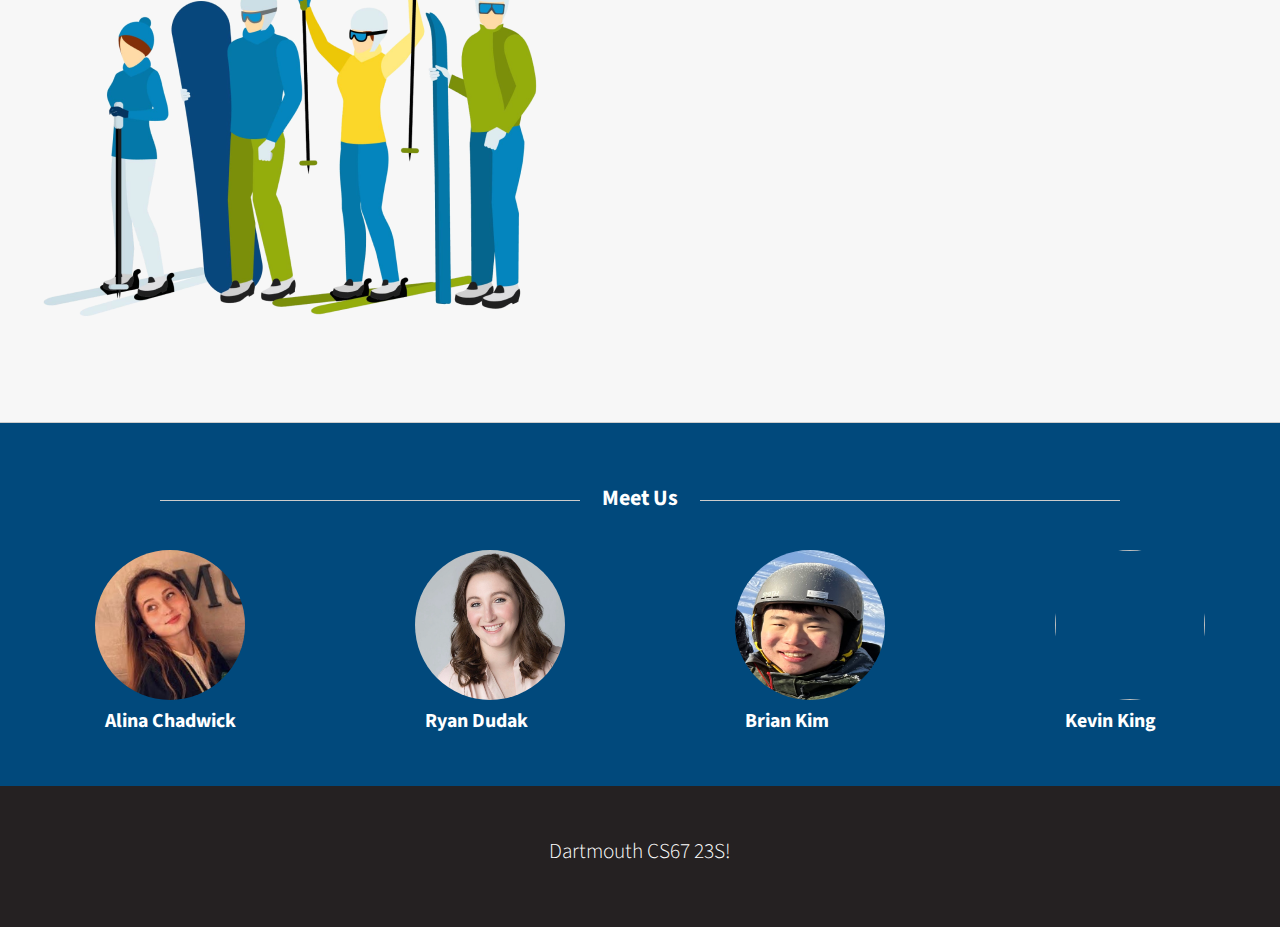
==== commit 15c43e2d: "website updates for P6" ====
--- a/index.html
+++ b/index.html
@@ -6,11 +6,15 @@
 -->
 <html>
 	<head>
+		scroll-behavior: smooth;
 		<title>PowderPal</title>
 		<meta charset="utf-8" />
 		<meta name="viewport" content="width=device-width, initial-scale=1, user-scalable=no" />
 		<link rel="stylesheet" href="assets/css/main.css" />
 		<link rel="icon" type="image/x-icon" href="favicon.png">
+		<link rel="preconnect" href="https://fonts.googleapis.com">
+		<link rel="preconnect" href="https://fonts.gstatic.com" crossorigin>
+		<link href="https://fonts.googleapis.com/css2?family=Poppins:wght@700&display=swap" rel="stylesheet">
 	</head>
 	<body class="homepage is-preload">
 		<div id="page-wrapper">
@@ -31,12 +35,17 @@
 							</ul>
 						</nav>
 
-					<!-- Banner -->
+					<!-- Banner
 						<section id="banner">
 							<header>
 								<h2>Welcome to PowderPal.</h2>
 								<p>Say goodbye to skiing solo!</p>
 							</header>
+						</section> -->
+
+					<!--Vector Art-->
+						<section id="illustration">
+							<img src="images/pitch.png" width="100%" height="100%">
 						</section>
 
 					<!-- Intro -->
@@ -80,7 +89,7 @@
 										<header class="major">
 											<h2>Milestones</h2>
 										</header>
-										<i>Images are linked to Miro Board/Figma links</i>
+										<i>Images are linked to Miro Board and Figma Files</i>
 										<div class="row">
 											<div class="col-4 col-6-medium col-12-small">
 												<section class="box">
@@ -126,7 +135,7 @@
 											</div>
 											<div class="col-4 col-6-medium col-12-small">
 												<section class="box">
-													<a href="https://www.figma.com/file/H8ZiNKVx8eEYM4Cy2iqpL9/PowderPal-Med-Fi?type=design&node-id=4-6430&t=TYshOQOWU1wKQvWP-0" class="image featured"><img src="images/med-fi.png" alt="" style="size: 75%"/></a>
+													<a href="https://www.figma.com/proto/H8ZiNKVx8eEYM4Cy2iqpL9/PowderPal-Med-Fi?type=design&node-id=21-4165&scaling=scale-down&page-id=4%3A6430&starting-point-node-id=15%3A4024" class="image featured"><img src="images/med-fi.png" alt="" style="size: 75%"/></a>
 													<header>
 														<h3>P4</h3>
 													</header>
@@ -138,21 +147,51 @@
 													</footer>
 												</section>
 											</div>
+											<div class="col-4 col-6-medium col-12-small">
+												<section class="box">
+													<a href="https://docs.google.com/presentation/d/1Am59j0kaZrcv0JGj83_El4n1WnYZzR2Eh9_HIpInkc8/edit?usp=sharing" class="image featured"><img src="images/Artboard-three.png" alt="" style="size: 75%"/></a>
+													<header>
+														<h3>P5</h3>
+													</header>
+													<p>Interactive Hi-Fi Prototype: Final Interactive Prototype Implemented with React Native.</p>
+													<footer>
+														<ul class="actions">
+															<li><a href="/assets/P4 Report.pdf" class="button alt">Read our report!</a></li>
+														</ul>
+													</footer>
+												</section>
+											</div>
+											<div class="col-4 col-6-medium col-12-small">
+												<section class="box">
+													<a href="https://github.com/Intro-to-HCI-Spring-2023/p5_v2-Group-2" class="image featured"><img src="images/Artboard-two.png" alt="" style="size: 75%"/></a>
+													<header>
+														<h3>P6</h3>
+													</header>
+													<p>Final Presentation and Project Showcase.</p>
+													<footer>
+														<ul class="actions">
+															<li><a href="/assets/P4 Report.pdf" class="button alt">View our Presentation!</a></li>
+														</ul>
+													</footer>
+												</section>
+											</div>
+											<img id="illustration" src="images/Snowboard_Group.png">
 										</div>
 									</section>
 									</div>
 								</section>
 							</div>
+							
 
 		
 						<!-- MEET US -->
 						<div>
 							<section id="meet"  >
-								<div  style="background-color: #2e2e75; bottom: 20px">
+								<div  style="background-color: #01497C; bottom: 20px">
 									<br/>
 									<br />
 								<header class="major" style="width: 75%; left: 12.5%" >
-									<h2 style="background-color: #2e2e75; color: white;">Meet Us</h2>
+									<h2 style="background-color: #01497C; color: white;">Meet Us</h2>
 								</header>
 								<div class="meetus">
 									<div>
@@ -189,7 +228,7 @@
 						</div>
 		
 				</div>
-
+		
 		<!-- Scripts -->
 			<script src="assets/js/jquery.min.js"></script>
 			<script src="assets/js/jquery.dropotron.min.js"></script>
--- a/assets/css/main.css
+++ b/assets/css/main.css
@@ -112,6 +112,7 @@
 
 	i, em {
 		font-style: italic;
+		font-size: 14pt;
 	}
 
 	sub {
@@ -1613,7 +1614,7 @@
 		cursor: pointer;
 		border: 0;
 		border-radius: 5px;
-		background: #0047ab;
+		background: #01497C;
 		color: #fff !important;
 		font-weight: 700;
 		outline: 0;
@@ -2117,7 +2118,7 @@
 				}
 
 				#nav > ul > li.current > a {
-					background: #0047ab;
+					background: #01497C;
 					color: #fff !important;
 					font-weight: 700;
 				}
@@ -2204,6 +2205,43 @@
 				margin: 0;
 				font-size: 1.5em;
 			}
+
+/* New Banner */
+
+	#newbanner {
+		background: url("../../images/Fotor_AI_cropped.png");
+		background-position: center center;
+		background-size: auto 100%;
+		background-repeat: no-repeat;
+		text-align: left;
+		position: relative;
+		padding: 8em 0;
+		margin: 4em 0 0 0;
+	}
+
+		#newbanner h1 {
+			color: #01497C;
+			font-weight: 700;
+			font-size: 2.5em;
+			margin: 0 0 0.65em 0;
+			font-family: 'Poppins', sans-serif;
+		}
+
+		#newbanner header p {
+			color: #628db2;
+			padding: 0;
+			font-style: normal;
+			margin: 0;
+			font-size: 1.5em;
+		}
+
+/*illustration*/
+		#illustration {
+			margin: 4em 0 0 0;
+			align-items: center;
+			align-content: center;
+			background-color: #f7f7f7;
+		}
 
 /* Intro */
 
@@ -2962,9 +3000,9 @@
 
 #cs67foot {
 	color: white;
-	font-size: medium;
+	font-size: 16pt;
 	align-items: center;
-	padding: 60px;
+	padding: 20px;
 	text-align: center;
 
 }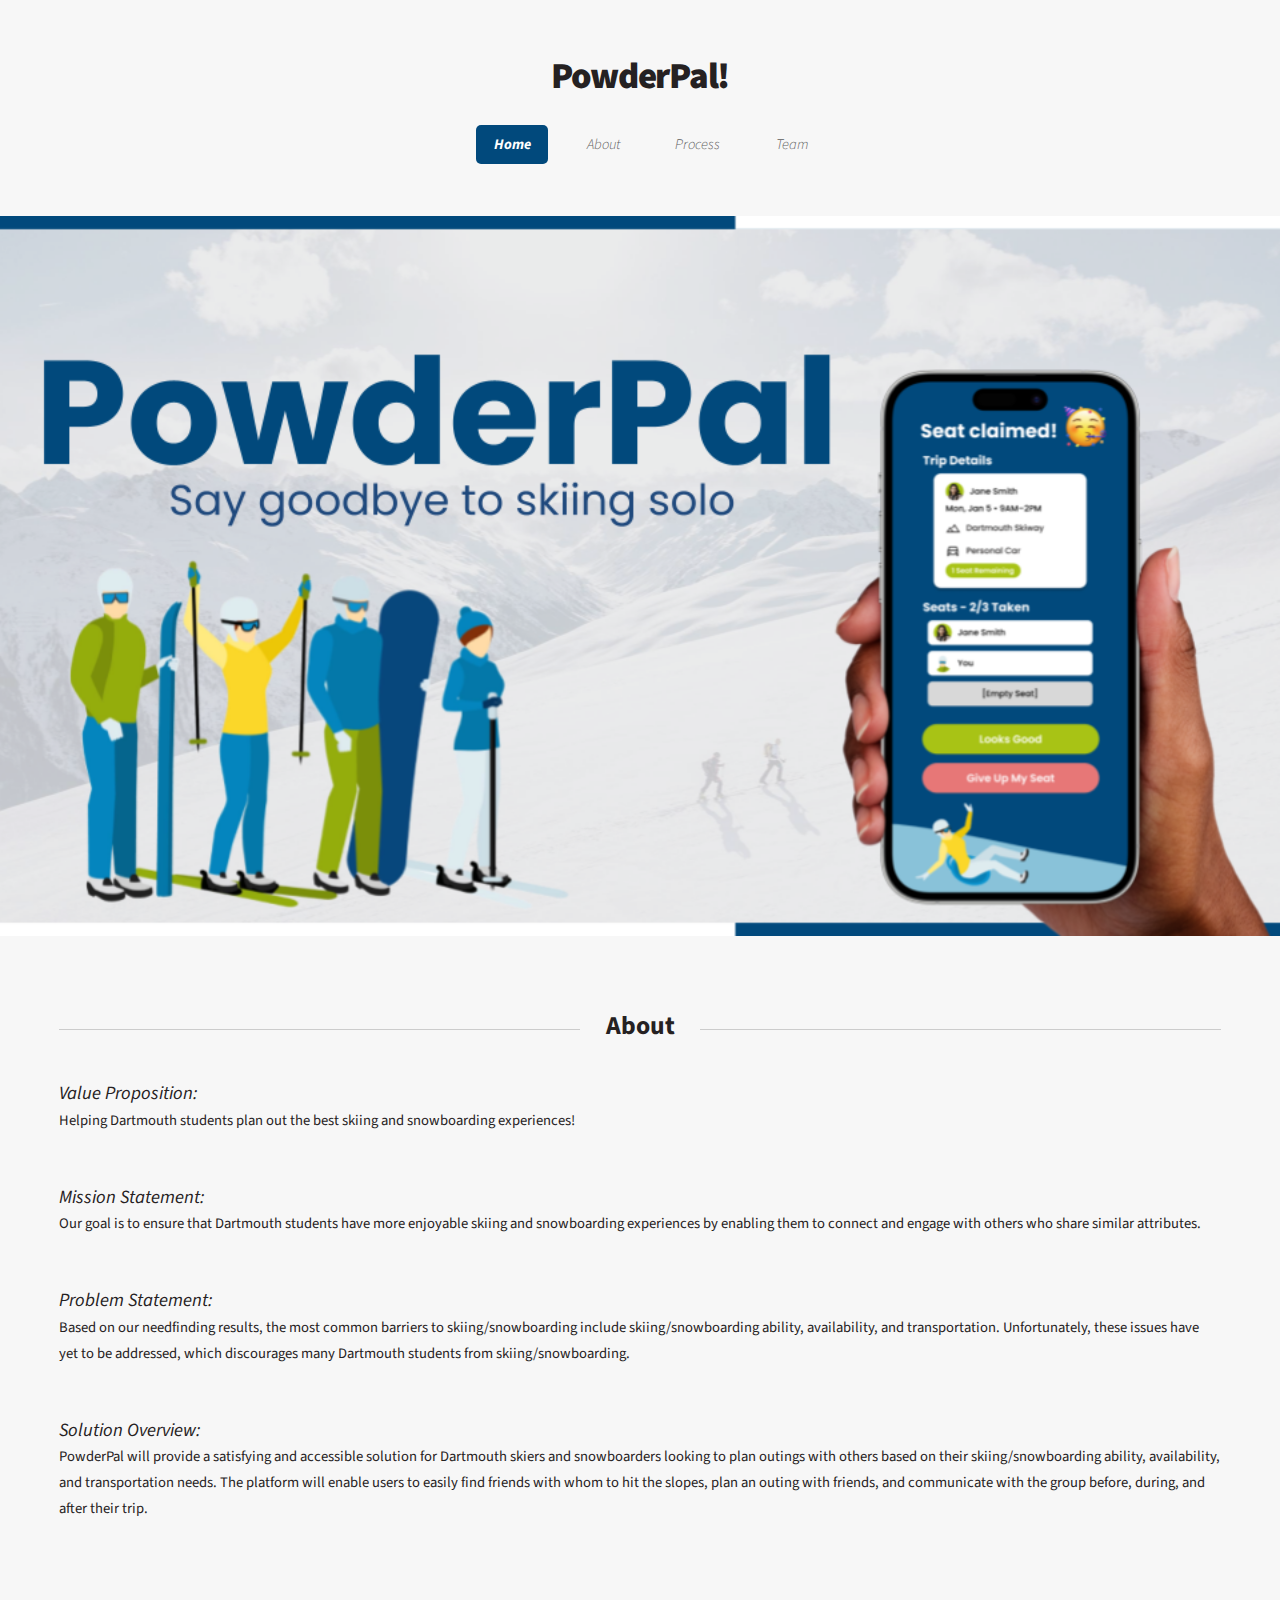
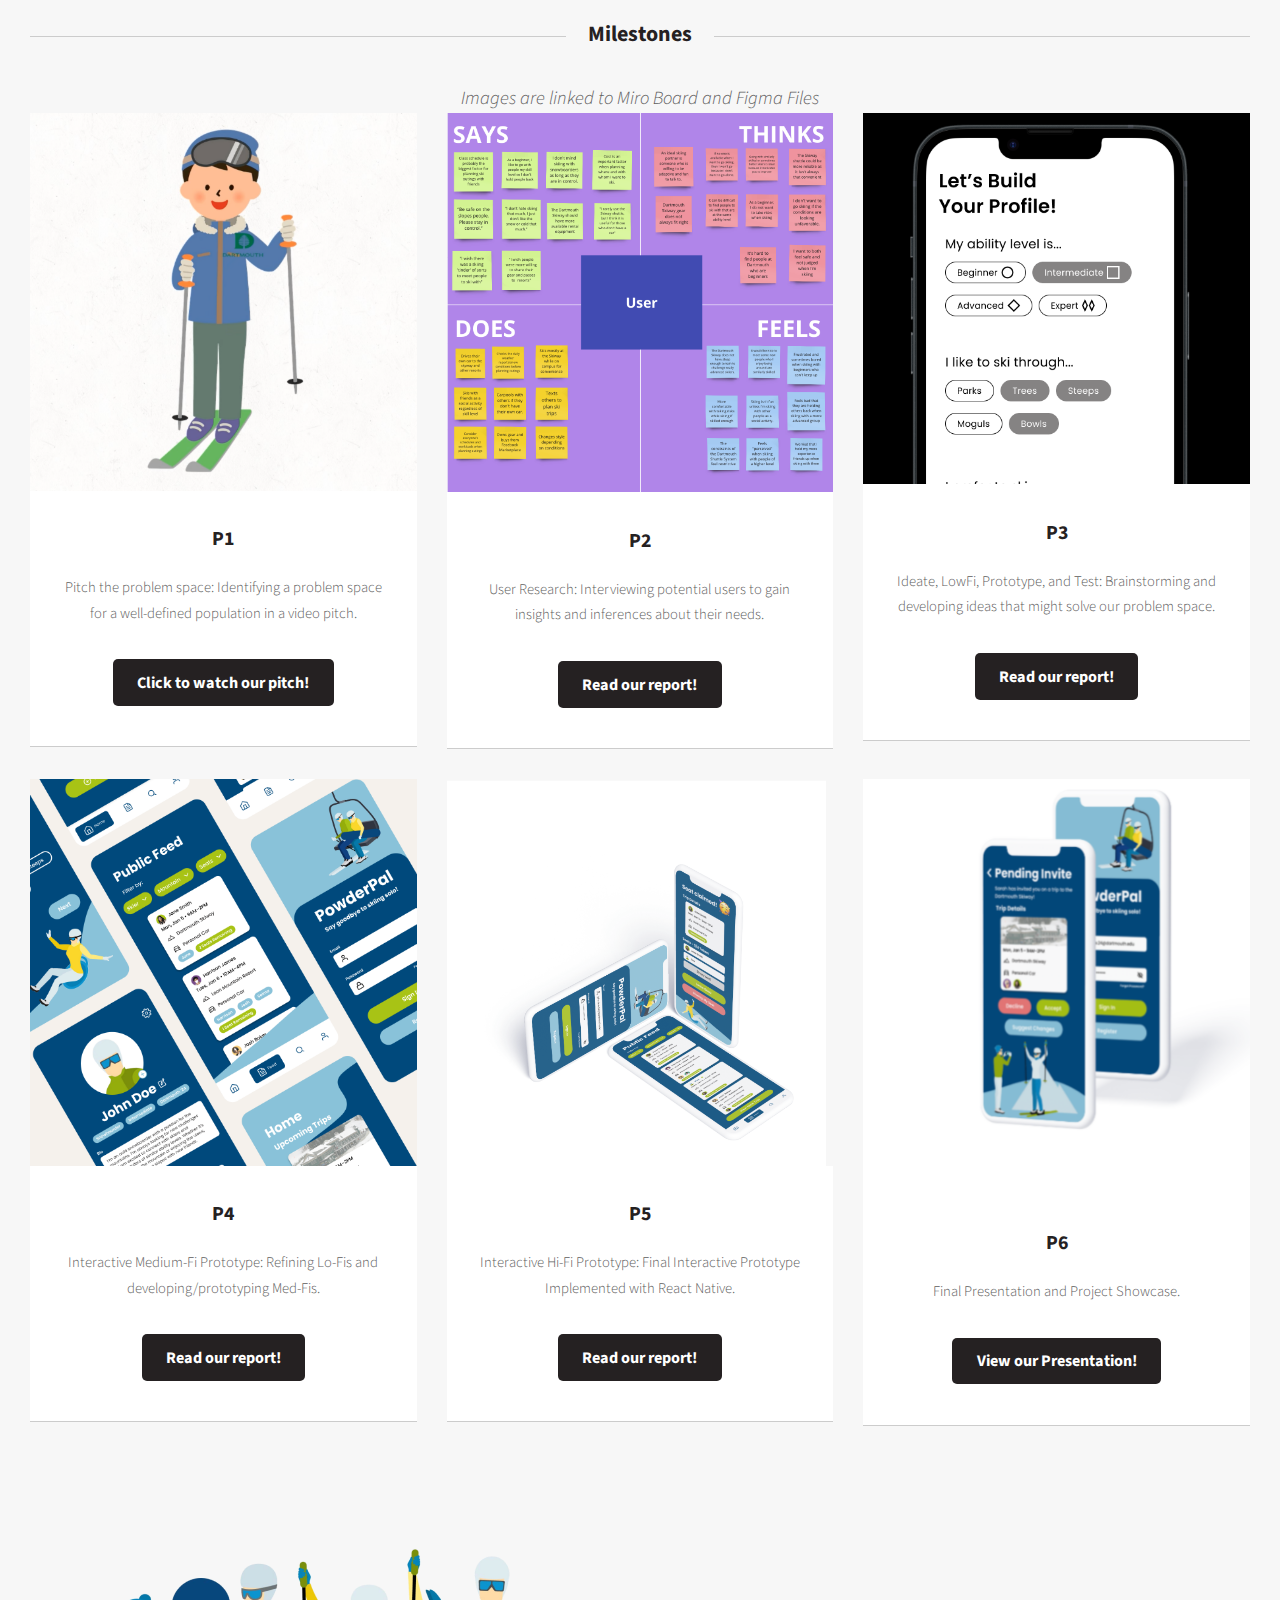
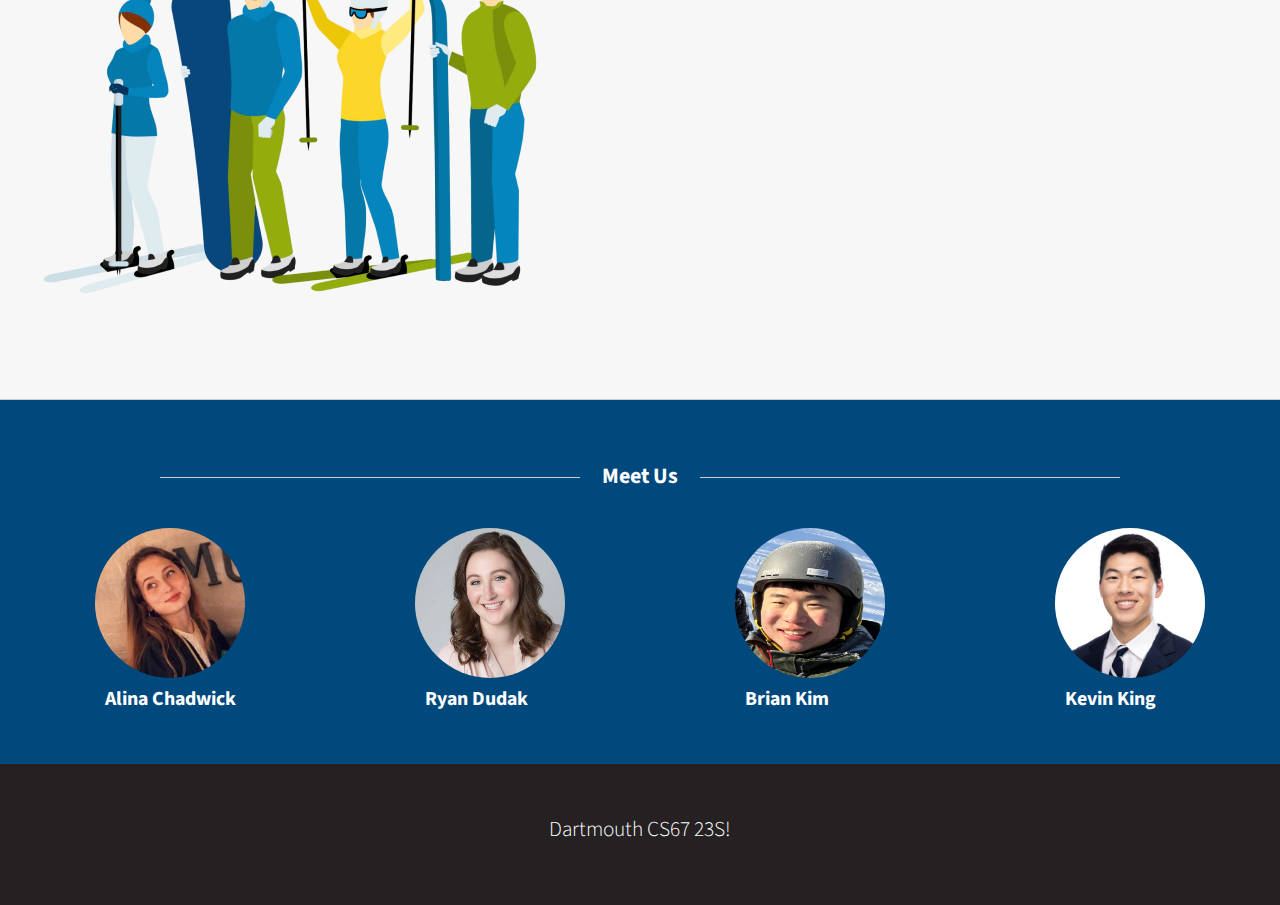
==== commit df3d22fa: "fixed some bugs" ====
--- a/index.html
+++ b/index.html
@@ -6,7 +6,6 @@
 -->
 <html>
 	<head>
-		scroll-behavior: smooth;
 		<title>PowderPal</title>
 		<meta charset="utf-8" />
 		<meta name="viewport" content="width=device-width, initial-scale=1, user-scalable=no" />
@@ -149,7 +148,7 @@
 											</div>
 											<div class="col-4 col-6-medium col-12-small">
 												<section class="box">
-													<a href="https://docs.google.com/presentation/d/1Am59j0kaZrcv0JGj83_El4n1WnYZzR2Eh9_HIpInkc8/edit?usp=sharing" class="image featured"><img src="images/Artboard-three.png" alt="" style="size: 75%"/></a>
+													<a href="https://docs.google.com/presentation/d/1Am59j0kaZrcv0JGj83_El4n1WnYZzR2Eh9_HIpInkc8/edit?usp=sharing" class="image featured"><img src="images/p5.png" alt="" style="size: 75%"/></a>
 													<header>
 														<h3>P5</h3>
 													</header>
@@ -163,7 +162,7 @@
 											</div>
 											<div class="col-4 col-6-medium col-12-small">
 												<section class="box">
-													<a href="https://github.com/Intro-to-HCI-Spring-2023/p5_v2-Group-2" class="image featured"><img src="images/Artboard-two.png" alt="" style="size: 75%"/></a>
+													<a href="https://github.com/Intro-to-HCI-Spring-2023/p5_v2-Group-2" class="image featured"><img src="images/p6.png" alt="" style="size: 75%"/></a>
 													<header>
 														<h3>P6</h3>
 													</header>
@@ -207,7 +206,7 @@
 										<h3 class="nametext">Brian Kim</h3>
 									</div>
 									<div>
-										<a href="#" class="headshot"><img src="images/kevin_headshot.png" alt="" style="border-radius: 50%; width: 300; height: 300;"/></a>
+										<a href="#" class="headshot"><img src="images/kevin_headshot.jpeg" alt="" style="border-radius: 50%; width: 300; height: 300;"/></a>
 										<h3 class="nametext">Kevin King</h3>
 									</div>
 
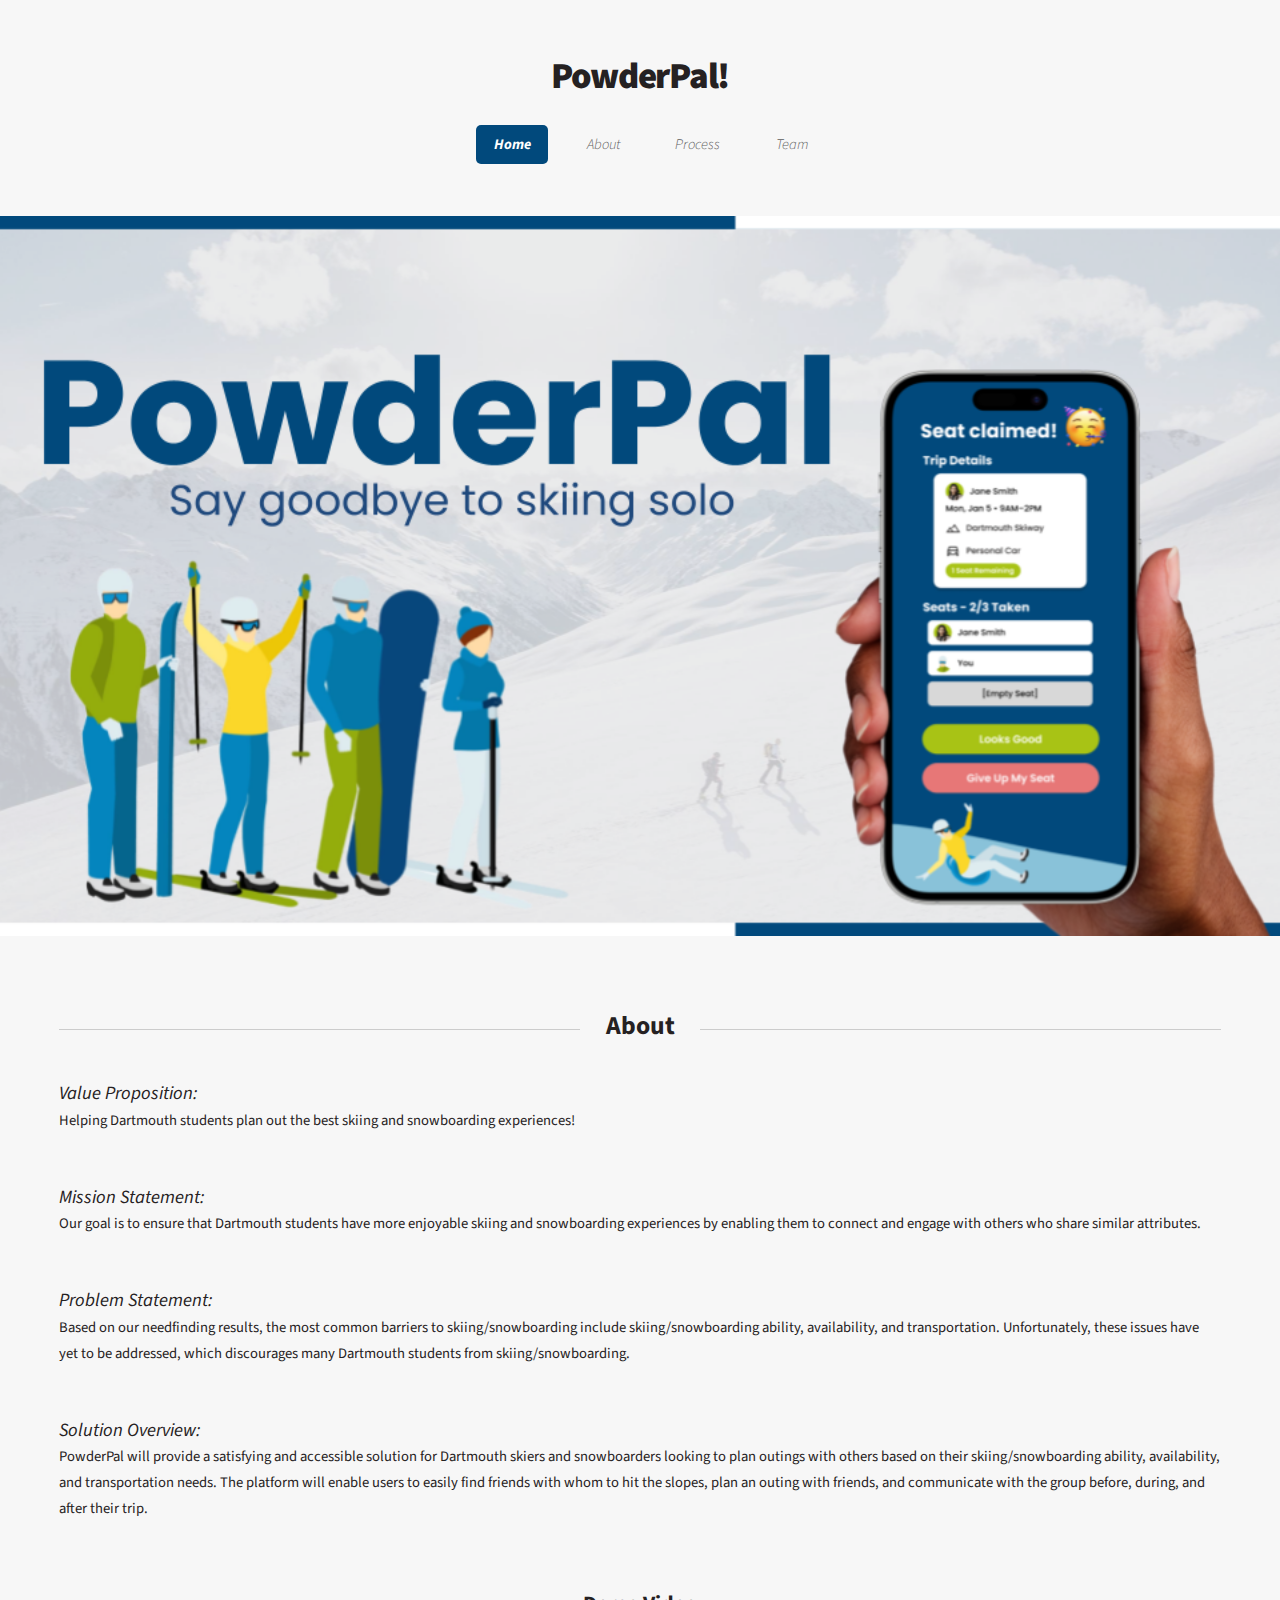
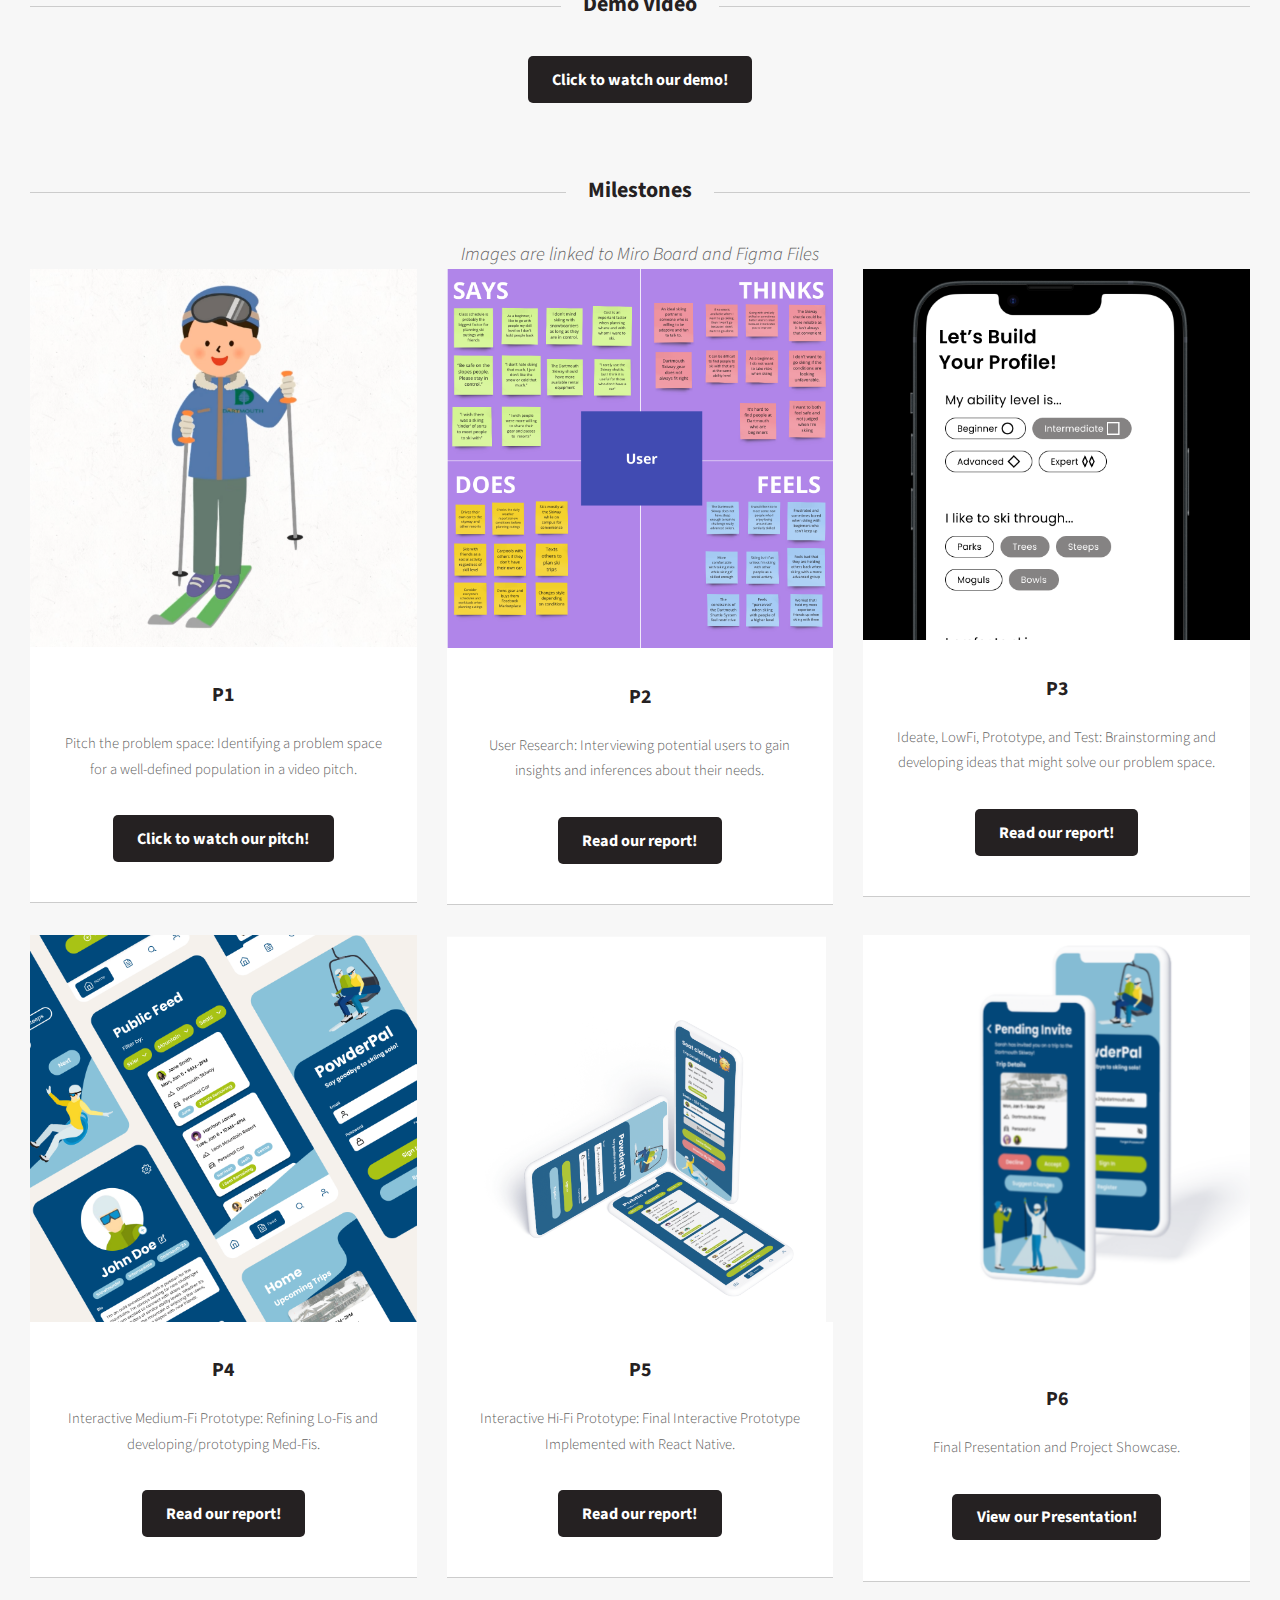
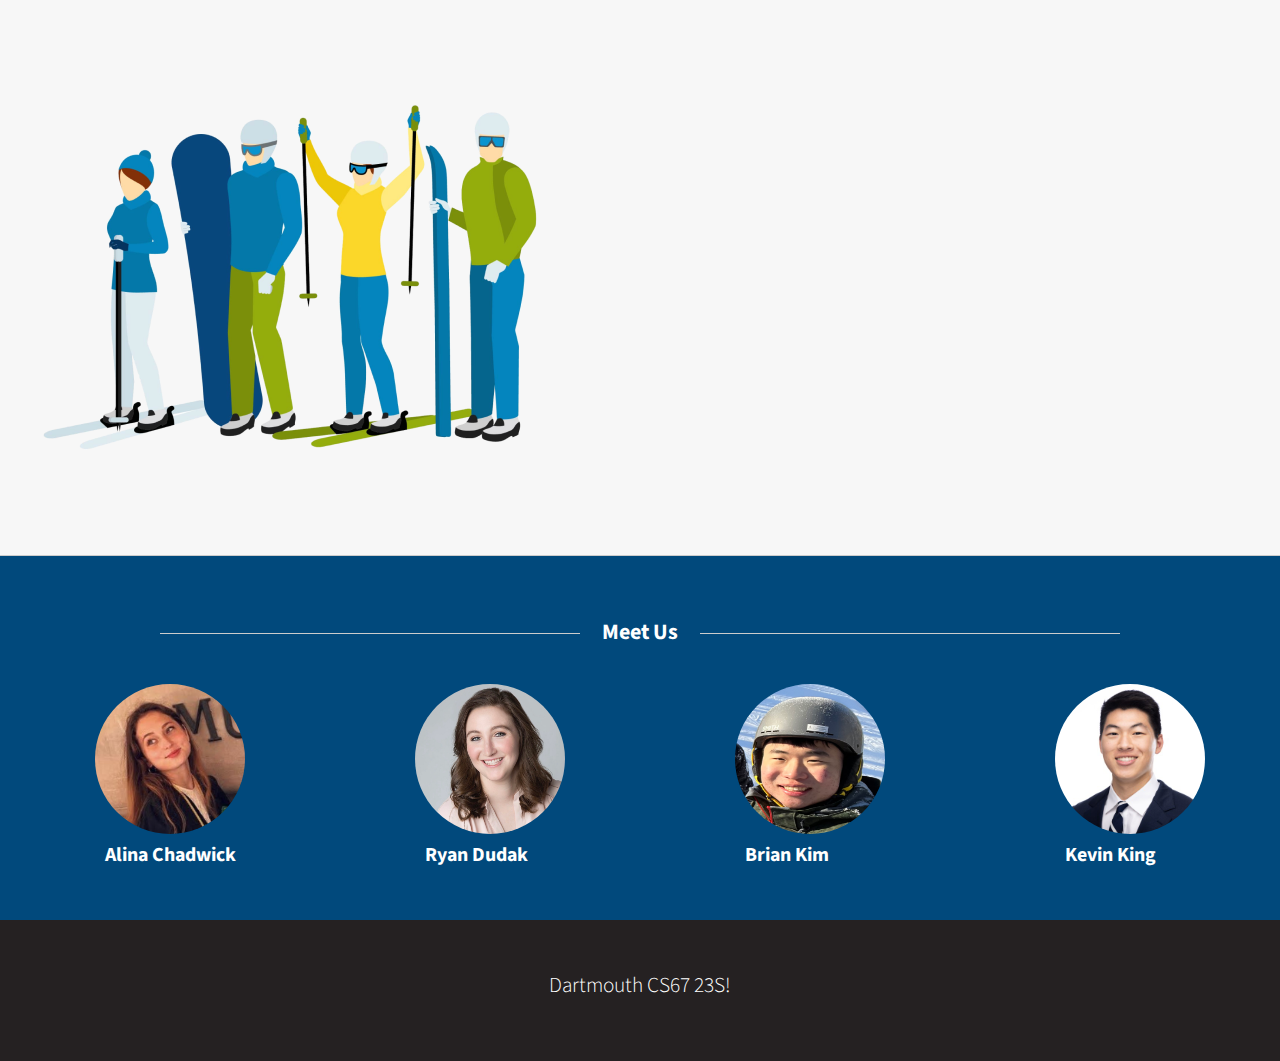
==== commit 09dd0e8a: "fixed a few things" ====
--- a/index.html
+++ b/index.html
@@ -77,6 +77,30 @@
 
 				</section>
 
+				
+				<section id="major" class="container" style="margin-top: 0;">
+										<section>
+											<header class="major">
+												<h2>Demo Video</h2>
+											</header>
+										<div>
+											<ul class="actions">
+												<li><a href="IMG_5238.mov" class="button alt">Click to watch our demo!</a></li>
+											</ul>
+											<!-- <video src="IMG_5238.mov" controls style="scale: 0.5;">
+												Your browser does not support the video tag.
+											  </video> -->
+										</div>
+										<footer>
+											<!-- <ul class="actions">
+												<li><a href="#" class="button large">Get Started</a></li>
+												<li><a href="#" class="button alt large">Learn More</a></li>
+											</ul> -->
+										</footer>
+									</section>
+			
+							</section>
+
 			<!-- Main -->
 				<section id="main">
 					<div class="container">
@@ -148,14 +172,14 @@
 											</div>
 											<div class="col-4 col-6-medium col-12-small">
 												<section class="box">
-													<a href="https://docs.google.com/presentation/d/1Am59j0kaZrcv0JGj83_El4n1WnYZzR2Eh9_HIpInkc8/edit?usp=sharing" class="image featured"><img src="images/p5.png" alt="" style="size: 75%"/></a>
+													<a href="https://www.figma.com/proto/hGCLwU5ebb6vLSXq0C5ZMs/PowderPal-Hi-Fis?type=design&node-id=1-2326&scaling=scale-down&page-id=0%3A1&starting-point-node-id=1%3A1559" class="image featured"><img src="images/p5.png" alt="" style="size: 75%"/></a>
 													<header>
 														<h3>P5</h3>
 													</header>
 													<p>Interactive Hi-Fi Prototype: Final Interactive Prototype Implemented with React Native.</p>
 													<footer>
 														<ul class="actions">
-															<li><a href="/assets/P4 Report.pdf" class="button alt">Read our report!</a></li>
+															<li><a href="P5 Report.pdf" class="button alt">Read our report!</a></li>
 														</ul>
 													</footer>
 												</section>
@@ -169,7 +193,7 @@
 													<p>Final Presentation and Project Showcase.</p>
 													<footer>
 														<ul class="actions">
-															<li><a href="/assets/P4 Report.pdf" class="button alt">View our Presentation!</a></li>
+															<li><a href="https://docs.google.com/presentation/d/1Am59j0kaZrcv0JGj83_El4n1WnYZzR2Eh9_HIpInkc8/edit?usp=sharing" class="button alt">View our Presentation!</a></li>
 														</ul>
 													</footer>
 												</section>
